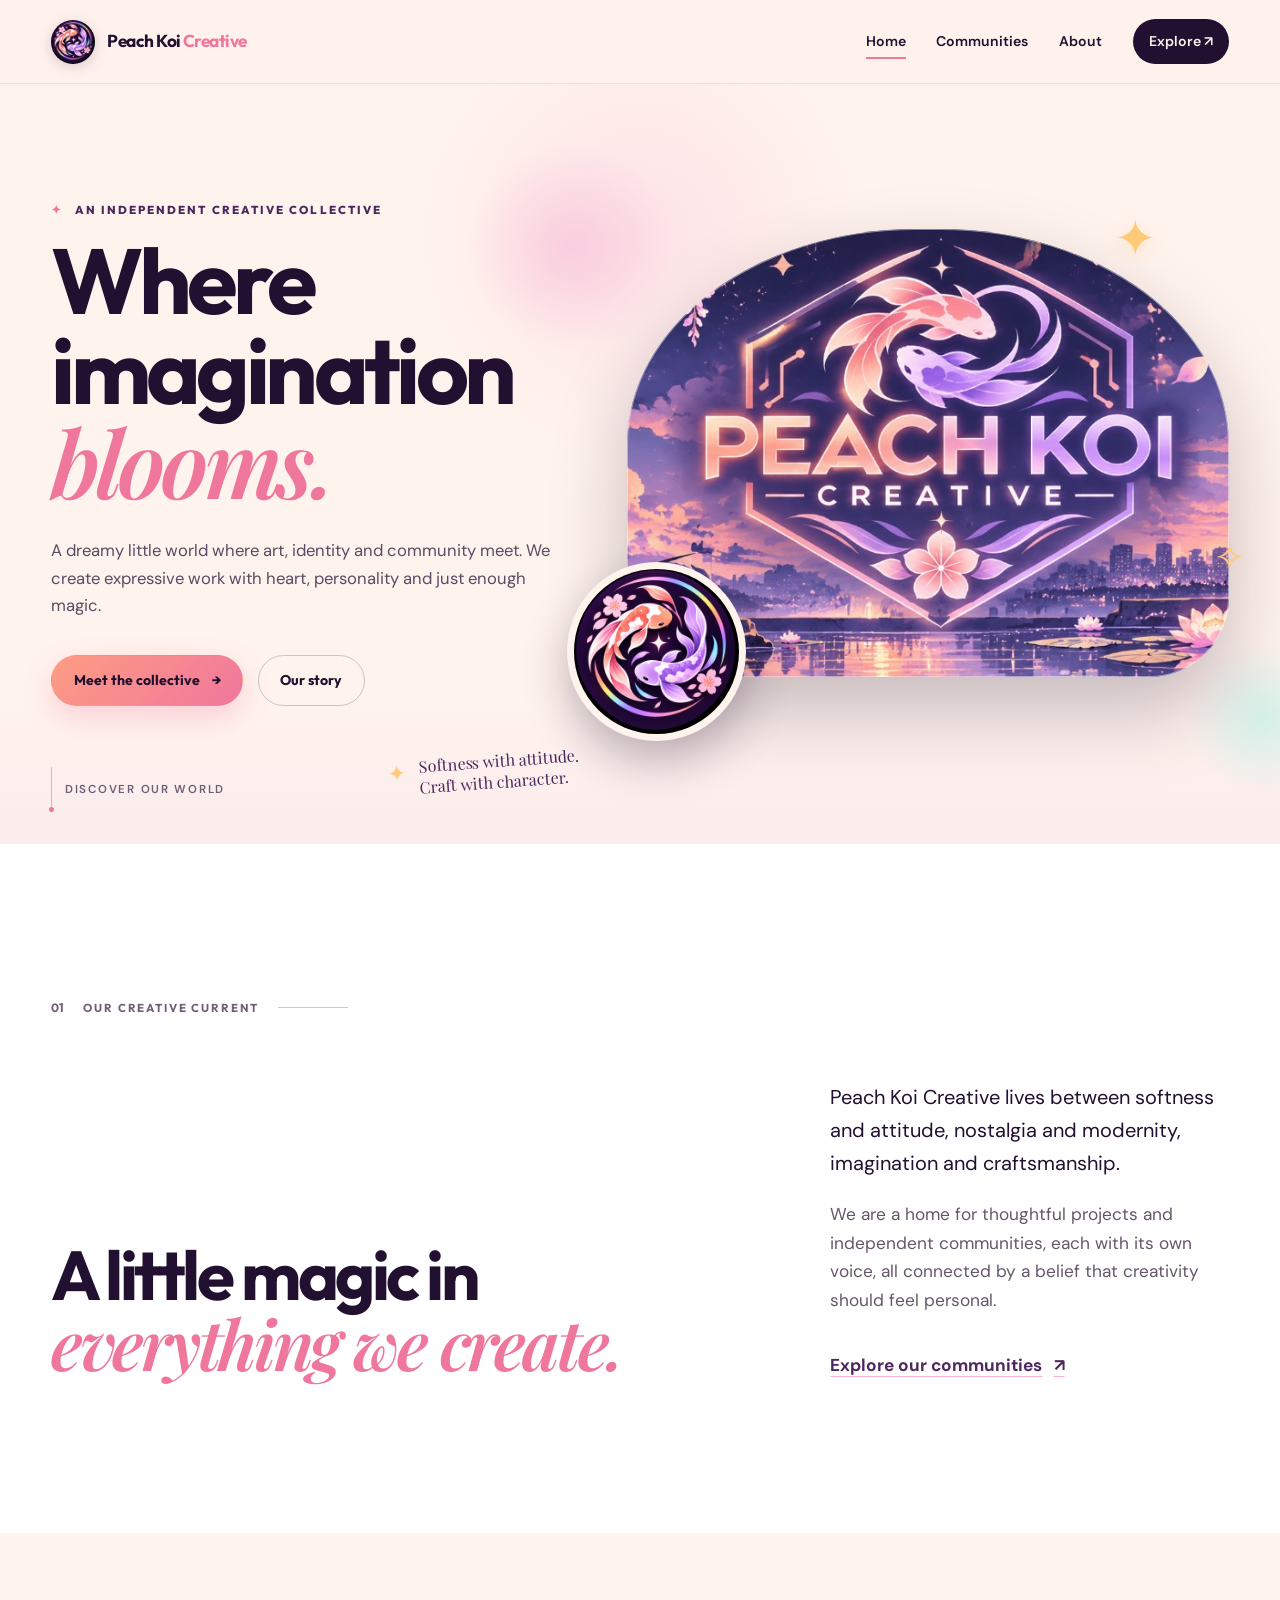
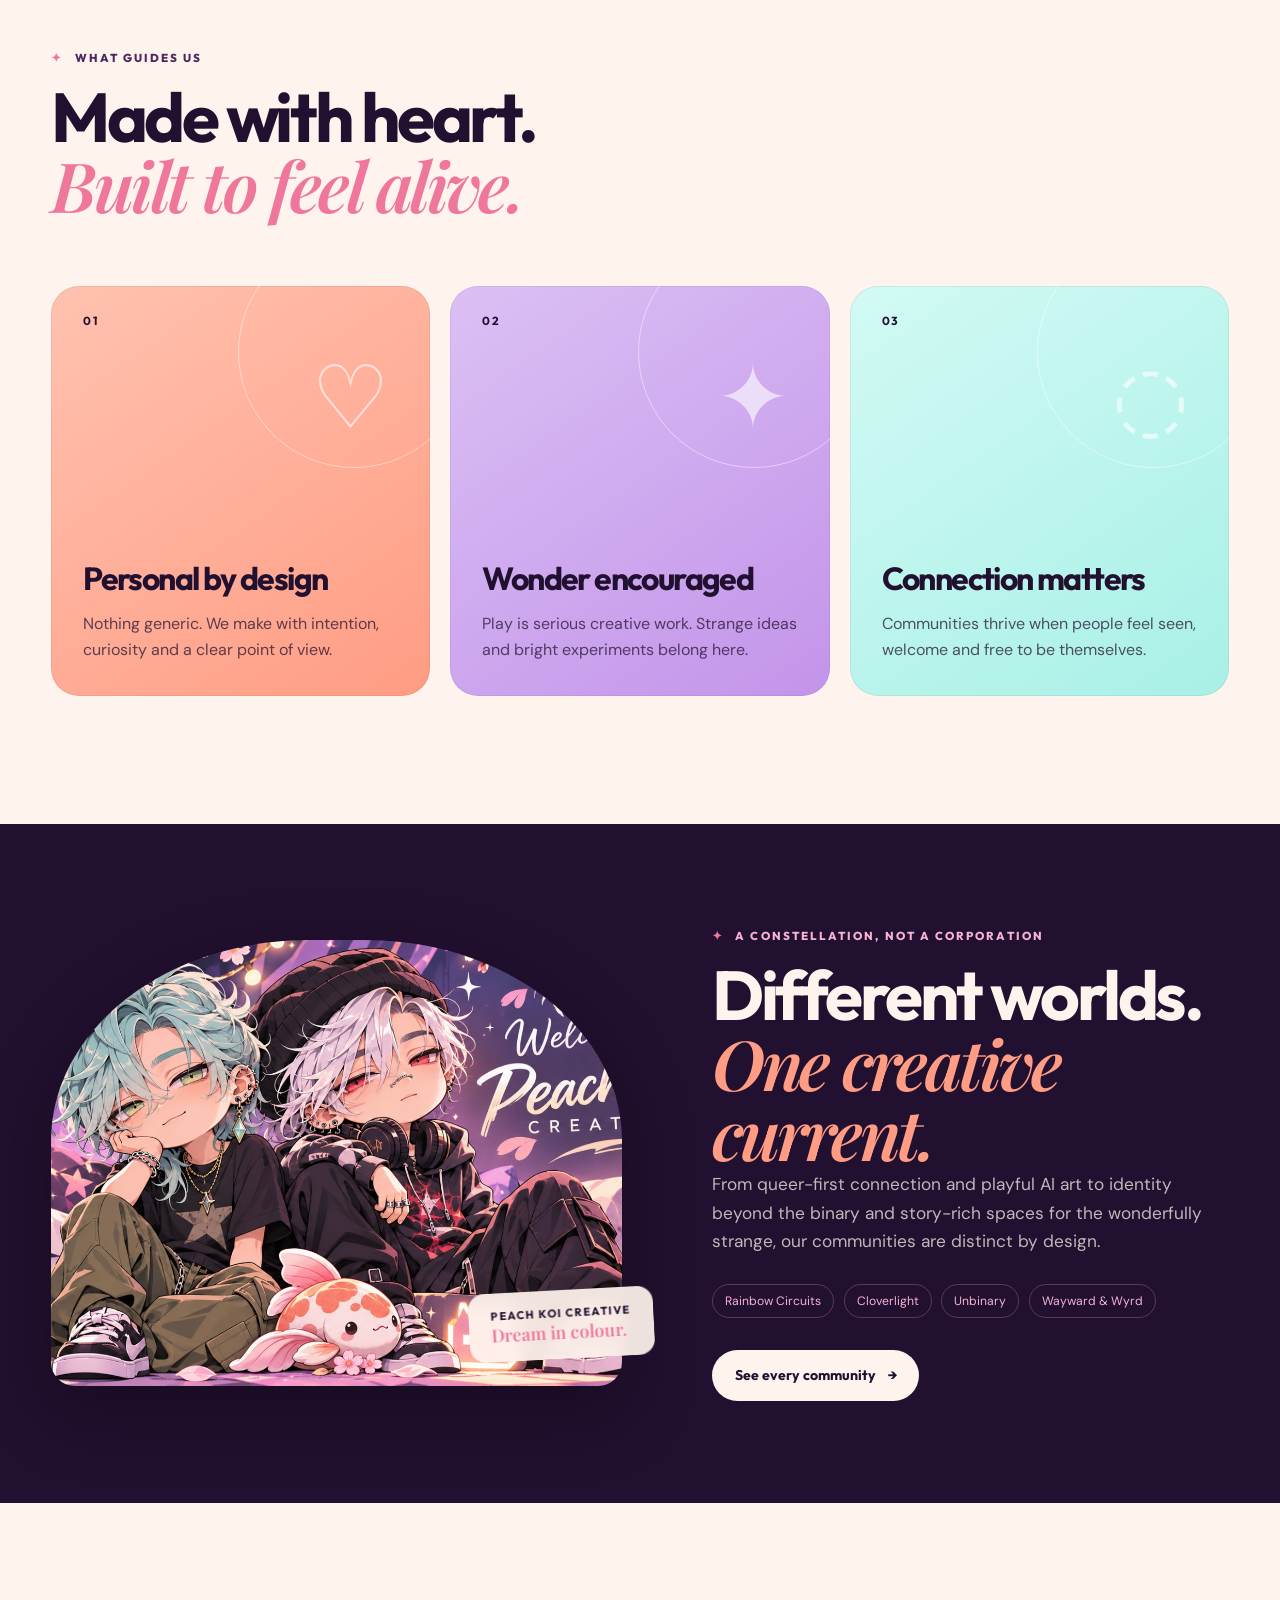
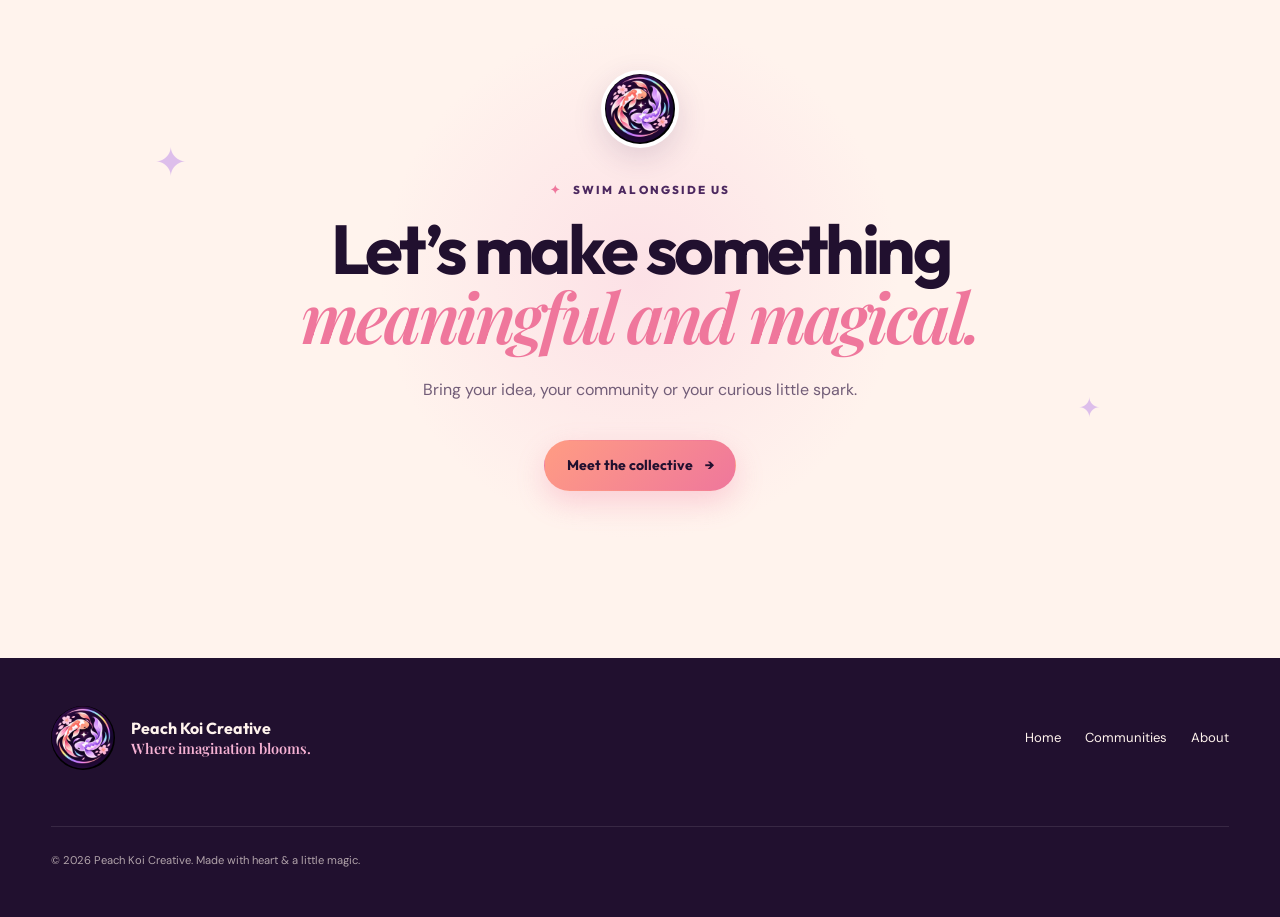
==== index.html @ 1ab33617 "Launch Peach Koi Creative collective site. 👾 Generated with [Letta Code](https://letta.com)  Co-Auth" ====
<!doctype html>
<html lang="en">
<head>
  <meta charset="utf-8">
  <meta name="viewport" content="width=device-width, initial-scale=1">
  <meta name="description" content="Peach Koi Creative is a dreamy creative collective where art, identity and community bloom together.">
  <meta name="theme-color" content="#21102f">
  <title>Peach Koi Creative | Where imagination blooms</title>
  <link rel="preconnect" href="https://fonts.googleapis.com">
  <link rel="preconnect" href="https://fonts.gstatic.com" crossorigin>
  <link href="https://fonts.googleapis.com/css2?family=DM+Sans:wght@400;500;600;700&family=Outfit:wght@500;600;700;800&family=Playfair+Display:ital,wght@1,600&display=swap" rel="stylesheet">
  <link rel="stylesheet" href="styles.css">
</head>
<body>
  <a class="skip-link" href="#main">Skip to content</a>
  <div class="site-shell">
    <header class="site-header" data-header>
      <a class="brand" href="index.html" aria-label="Peach Koi Creative home">
        <img src="assets/images/twin-koi-emblem.jpg" alt="" width="48" height="48">
        <span>Peach Koi <b>Creative</b></span>
      </a>
      <button class="menu-button" type="button" aria-expanded="false" aria-controls="site-nav" data-menu-button>
        <span class="sr-only">Open navigation</span><span></span><span></span>
      </button>
      <nav id="site-nav" class="site-nav" aria-label="Main navigation" data-nav>
        <a class="is-active" href="index.html">Home</a>
        <a href="communities.html">Communities</a>
        <a href="#about">About</a>
        <a class="nav-cta" href="communities.html">Explore <span aria-hidden="true">↗</span></a>
      </nav>
    </header>

    <main id="main">
      <section class="hero section-pad" aria-labelledby="hero-title">
        <div class="hero-bloom bloom-one" aria-hidden="true"></div>
        <div class="hero-bloom bloom-two" aria-hidden="true"></div>
        <div class="hero-copy reveal">
          <p class="eyebrow"><span>✦</span> An independent creative collective</p>
          <h1 id="hero-title">Where imagination <em>blooms.</em></h1>
          <p class="hero-lede">A dreamy little world where art, identity and community meet. We create expressive work with heart, personality and just enough magic.</p>
          <div class="button-row">
            <a class="button button-primary" href="communities.html">Meet the collective <span aria-hidden="true">→</span></a>
            <a class="button button-ghost" href="#about">Our story</a>
          </div>
          <div class="hero-note"><span class="sparkle">✦</span><span>Softness with attitude.<br>Craft with character.</span></div>
        </div>
        <div class="hero-art reveal reveal-delay" aria-label="Peach and lavender koi swimming beneath sakura and lanterns">
          <div class="art-frame">
            <img src="assets/images/peach-koi-banner.jpg" alt="A luminous twilight scene with twin koi, sakura blossoms, lanterns and the Peach Koi Creative logo">
          </div>
          <div class="floating-seal"><img src="assets/images/twin-koi-emblem.jpg" alt="Twin koi emblem"></div>
          <span class="float-star star-one" aria-hidden="true">✦</span>
          <span class="float-star star-two" aria-hidden="true">✧</span>
        </div>
        <a class="scroll-cue" href="#about" aria-label="Scroll to our story"><span></span>Discover our world</a>
      </section>

      <section id="about" class="manifesto section-pad">
        <div class="section-kicker reveal"><span>01</span><p>Our creative current</p></div>
        <div class="manifesto-grid">
          <h2 class="reveal">A little magic in<br><em>everything we create.</em></h2>
          <div class="manifesto-copy reveal">
            <p>Peach Koi Creative lives between softness and attitude, nostalgia and modernity, imagination and craftsmanship.</p>
            <p>We are a home for thoughtful projects and independent communities, each with its own voice, all connected by a belief that creativity should feel personal.</p>
            <a class="text-link" href="communities.html">Explore our communities <span aria-hidden="true">↗</span></a>
          </div>
        </div>
      </section>

      <section class="values section-pad" aria-labelledby="values-title">
        <div class="section-heading reveal">
          <p class="eyebrow"><span>✦</span> What guides us</p>
          <h2 id="values-title">Made with heart.<br><em>Built to feel alive.</em></h2>
        </div>
        <div class="values-grid">
          <article class="value-card value-peach reveal">
            <span class="value-number">01</span><span class="value-icon" aria-hidden="true">♡</span>
            <h3>Personal by design</h3>
            <p>Nothing generic. We make with intention, curiosity and a clear point of view.</p>
          </article>
          <article class="value-card value-violet reveal reveal-delay-sm">
            <span class="value-number">02</span><span class="value-icon" aria-hidden="true">✦</span>
            <h3>Wonder encouraged</h3>
            <p>Play is serious creative work. Strange ideas and bright experiments belong here.</p>
          </article>
          <article class="value-card value-mint reveal reveal-delay">
            <span class="value-number">03</span><span class="value-icon" aria-hidden="true">◌</span>
            <h3>Connection matters</h3>
            <p>Communities thrive when people feel seen, welcome and free to be themselves.</p>
          </article>
        </div>
      </section>

      <section class="collective-preview section-pad">
        <div class="preview-art reveal">
          <img src="assets/images/peach-koi-welcome.jpg" alt="Two expressive anime-style creatives relaxing together in a dreamy studio">
          <div class="image-caption"><span>Peach Koi Creative</span><em>Dream in colour.</em></div>
        </div>
        <div class="preview-copy reveal">
          <p class="eyebrow"><span>✦</span> A constellation, not a corporation</p>
          <h2>Different worlds.<br><em>One creative current.</em></h2>
          <p>From queer-first connection and playful AI art to identity beyond the binary and story-rich spaces for the wonderfully strange, our communities are distinct by design.</p>
          <div class="community-mini-list">
            <span>Rainbow Circuits</span><span>Cloverlight</span><span>Unbinary</span><span>Wayward &amp; Wyrd</span>
          </div>
          <a class="button button-light" href="communities.html">See every community <span aria-hidden="true">→</span></a>
        </div>
      </section>

      <section class="closing section-pad reveal">
        <div class="closing-mark"><img src="assets/images/twin-koi-emblem.jpg" alt=""></div>
        <p class="eyebrow"><span>✦</span> Swim alongside us</p>
        <h2>Let’s make something<br><em>meaningful and magical.</em></h2>
        <p>Bring your idea, your community or your curious little spark.</p>
        <a class="button button-primary" href="communities.html">Meet the collective <span aria-hidden="true">→</span></a>
      </section>
    </main>

    <footer class="site-footer section-pad">
      <div class="footer-brand"><img src="assets/images/twin-koi-emblem.jpg" alt="" width="64" height="64"><div><b>Peach Koi Creative</b><span>Where imagination blooms.</span></div></div>
      <div class="footer-links"><a href="index.html">Home</a><a href="communities.html">Communities</a><a href="#about">About</a></div>
      <p>© <span data-year></span> Peach Koi Creative. Made with heart &amp; a little magic.</p>
    </footer>
  </div>
  <script src="script.js"></script>
</body>
</html>
---- styles.css ----
:root {
  --plum: #21102f;
  --aubergine: #4c285f;
  --cream: #fff3ed;
  --peach: #ff9c83;
  --pink: #f6b2d4;
  --wisteria: #c394ea;
  --gold: #ffcb79;
  --mint: #a8f0e6;
  --rose: #ef779c;
  --ink-soft: #725d78;
  --display: "Outfit", sans-serif;
  --serif: "Playfair Display", serif;
  --body: "DM Sans", sans-serif;
  --max: 1320px;
  --pad: clamp(1.25rem, 4vw, 4rem);
}

* { box-sizing: border-box; }
html { scroll-behavior: smooth; }
body { margin: 0; background: var(--plum); color: var(--plum); font-family: var(--body); font-size: 16px; line-height: 1.65; }
img { display: block; max-width: 100%; }
a { color: inherit; }
button, a { -webkit-tap-highlight-color: transparent; }
::selection { background: var(--wisteria); color: var(--plum); }
.site-shell { width: min(100%, 1600px); margin: auto; background: var(--cream); overflow: hidden; }
.section-pad { padding-left: var(--pad); padding-right: var(--pad); }
.sr-only { position: absolute; width: 1px; height: 1px; padding: 0; overflow: hidden; clip: rect(0,0,0,0); white-space: nowrap; border: 0; }
.skip-link { position: fixed; top: 1rem; left: 1rem; z-index: 100; padding: .7rem 1rem; background: white; transform: translateY(-200%); }
.skip-link:focus { transform: none; }

.site-header { position: relative; z-index: 20; height: 84px; padding: 0 var(--pad); display: flex; align-items: center; justify-content: space-between; background: rgba(255,243,237,.94); border-bottom: 1px solid rgba(76,40,95,.1); }
.brand { display: inline-flex; align-items: center; gap: .75rem; text-decoration: none; font-family: var(--display); font-weight: 700; letter-spacing: -.03em; font-size: 1.08rem; }
.brand img { width: 44px; height: 44px; object-fit: cover; border-radius: 50%; box-shadow: 0 3px 14px rgba(76,40,95,.2); }
.brand b { color: var(--rose); }
.site-nav { display: flex; align-items: center; gap: clamp(1rem, 2.4vw, 2.3rem); }
.site-nav a { position: relative; font-size: .88rem; font-weight: 600; text-decoration: none; }
.site-nav a:not(.nav-cta)::after { content: ""; position: absolute; height: 2px; left: 0; right: 100%; bottom: -.35rem; background: var(--rose); transition: right .25s ease; }
.site-nav a:hover::after, .site-nav a.is-active::after { right: 0; }
.nav-cta { padding: .68rem 1rem; color: var(--cream); background: var(--plum); border-radius: 999px; }
.menu-button { display: none; background: transparent; border: 0; padding: .5rem; }
.menu-button > span:not(.sr-only) { display: block; width: 24px; height: 2px; margin: 5px; background: var(--plum); transition: .25s ease; }

.eyebrow { margin: 0 0 1rem; color: var(--aubergine); text-transform: uppercase; letter-spacing: .18em; font-family: var(--display); font-size: .72rem; font-weight: 800; }
.eyebrow span { color: var(--rose); margin-right: .45rem; }
h1, h2, h3, p { margin-top: 0; }
h1, h2, h3 { font-family: var(--display); line-height: .98; letter-spacing: -.05em; }
h1 em, h2 em { font-family: var(--serif); font-weight: 600; color: var(--rose); }

.hero { position: relative; min-height: calc(100vh - 84px); min-height: 760px; padding-top: clamp(5rem, 10vh, 8.5rem); padding-bottom: 7rem; display: grid; grid-template-columns: .92fr 1.08fr; gap: clamp(2rem, 5vw, 6rem); align-items: center; background: radial-gradient(circle at 50% 20%, rgba(246,178,212,.25), transparent 25%), var(--cream); }
.hero::before { content: ""; position: absolute; inset: auto 0 0; height: 140px; background: linear-gradient(to top, rgba(195,148,234,.08), transparent); }
.hero-copy { position: relative; z-index: 2; max-width: 650px; padding-left: max(0px, calc((100vw - var(--max)) / 2)); }
.hero h1 { max-width: 760px; margin-bottom: 1.7rem; font-size: clamp(4rem, 7.2vw, 7.4rem); }
.hero-lede { max-width: 550px; color: #5d4963; font-size: clamp(1rem, 1.3vw, 1.2rem); }
.button-row { display: flex; gap: .9rem; margin-top: 2.2rem; flex-wrap: wrap; }
.button { display: inline-flex; align-items: center; justify-content: center; gap: .75rem; min-height: 51px; padding: .75rem 1.35rem; border: 1px solid transparent; border-radius: 999px; font-family: var(--display); font-size: .88rem; font-weight: 700; text-decoration: none; transition: transform .2s ease, box-shadow .2s ease, background .2s ease; }
.button:hover { transform: translateY(-3px); }
.button-primary { background: linear-gradient(135deg, var(--peach), var(--rose)); color: var(--plum); box-shadow: 0 11px 28px rgba(239,119,156,.28); }
.button-ghost { border-color: rgba(76,40,95,.25); }
.button-ghost:hover { background: white; box-shadow: 0 10px 24px rgba(76,40,95,.1); }
.hero-note { position: absolute; right: -1rem; bottom: -5.5rem; display: flex; gap: .8rem; transform: rotate(-4deg); font-family: var(--serif); color: var(--aubergine); line-height: 1.3; }
.sparkle { color: var(--gold); font-size: 1.4rem; }
.hero-art { position: relative; width: min(100%, 740px); justify-self: end; }
.art-frame { position: relative; overflow: hidden; aspect-ratio: 1.34; border-radius: 48% 48% 5rem 5rem; box-shadow: 0 34px 75px rgba(33,16,47,.25); }
.art-frame::after { content: ""; position: absolute; inset: 0; border: 1px solid rgba(255,255,255,.45); border-radius: inherit; }
.art-frame img { width: 100%; height: 100%; object-fit: cover; transform: scale(1.04); }
.floating-seal { position: absolute; left: -3.8rem; bottom: -4rem; width: clamp(115px, 14vw, 185px); aspect-ratio: 1; padding: 7px; background: var(--cream); border-radius: 50%; box-shadow: 0 20px 45px rgba(33,16,47,.28); }
.floating-seal img { width: 100%; height: 100%; object-fit: cover; border-radius: 50%; }
.float-star { position: absolute; color: var(--gold); filter: drop-shadow(0 4px 8px rgba(255,203,121,.4)); }
.star-one { top: -2rem; right: 12%; font-size: 3.2rem; }
.star-two { right: -1rem; bottom: 20%; font-size: 2.3rem; }
.hero-bloom { position: absolute; border-radius: 50%; filter: blur(2px); opacity: .5; }
.bloom-one { width: 220px; height: 220px; top: 7%; left: 36%; background: radial-gradient(circle, var(--pink), transparent 66%); }
.bloom-two { width: 160px; height: 160px; right: -4rem; bottom: 6%; background: radial-gradient(circle, var(--mint), transparent 66%); }
.scroll-cue { position: absolute; z-index: 3; left: var(--pad); bottom: 2rem; display: flex; gap: .8rem; align-items: center; color: var(--ink-soft); font-size: .72rem; font-weight: 600; text-decoration: none; text-transform: uppercase; letter-spacing: .15em; }
.scroll-cue span { position: relative; width: 1px; height: 45px; background: rgba(76,40,95,.25); }
.scroll-cue span::after { content: ""; position: absolute; bottom: 0; left: -2px; width: 5px; height: 5px; background: var(--rose); border-radius: 50%; animation: drift 2s ease-in-out infinite; }
@keyframes drift { 50% { transform: translateY(-35px); } }

.manifesto { padding-top: clamp(6rem, 12vw, 11rem); padding-bottom: clamp(6rem, 12vw, 11rem); background: white; }
.section-kicker { display: flex; align-items: center; gap: 1.2rem; margin-bottom: 4rem; color: var(--ink-soft); }
.section-kicker span { font-family: var(--display); font-size: .75rem; font-weight: 700; }
.section-kicker p { margin: 0; font-family: var(--display); text-transform: uppercase; letter-spacing: .16em; font-size: .72rem; font-weight: 700; }
.section-kicker::after { content: ""; width: 70px; height: 1px; background: var(--pink); }
.manifesto-grid { display: grid; grid-template-columns: 1.25fr .75fr; gap: clamp(3rem, 9vw, 9rem); align-items: end; }
.manifesto h2, .values h2, .preview-copy h2, .closing h2, .collective-note h2 { margin: 0; font-size: clamp(3rem, 5.4vw, 6.2rem); }
.manifesto-copy { max-width: 560px; color: #66566a; font-size: 1.08rem; }
.manifesto-copy p:first-child { color: var(--plum); font-size: 1.25rem; }
.text-link { display: inline-flex; gap: .7rem; align-items: center; margin-top: 1.2rem; color: var(--aubergine); font-weight: 700; text-underline-offset: 5px; text-decoration-color: var(--pink); }

.values { padding-top: clamp(5rem, 9vw, 8rem); padding-bottom: clamp(6rem, 10vw, 10rem); background: var(--cream); }
.section-heading { max-width: 900px; margin-bottom: 4rem; }
.values-grid { display: grid; grid-template-columns: repeat(3, 1fr); gap: 1.25rem; }
.value-card { position: relative; min-height: 410px; padding: 2rem; overflow: hidden; border-radius: 1.75rem; display: flex; flex-direction: column; justify-content: flex-end; box-shadow: inset 0 0 0 1px rgba(76,40,95,.08); }
.value-card::before { content: ""; position: absolute; width: 230px; height: 230px; border: 1px solid rgba(255,255,255,.45); border-radius: 50%; top: -50px; right: -40px; }
.value-number { position: absolute; top: 1.7rem; left: 2rem; font: 700 .73rem var(--display); letter-spacing: .15em; }
.value-icon { position: absolute; top: 2.5rem; right: 2.5rem; font-size: 5.5rem; color: rgba(255,255,255,.6); }
.value-card h3 { position: relative; margin-bottom: 1rem; font-size: 2rem; }
.value-card p { position: relative; max-width: 320px; margin-bottom: 0; color: rgba(33,16,47,.72); }
.value-peach { background: linear-gradient(145deg, #ffc2b0, var(--peach)); }
.value-violet { background: linear-gradient(145deg, #dbc0f4, var(--wisteria)); }
.value-mint { background: linear-gradient(145deg, #d2faf4, var(--mint)); }

.collective-preview { padding-top: clamp(4rem, 8vw, 8rem); padding-bottom: clamp(4rem, 8vw, 8rem); display: grid; grid-template-columns: 1.05fr .95fr; gap: clamp(2rem, 7vw, 7rem); align-items: center; color: var(--cream); background: var(--plum); }
.preview-art { position: relative; }
.preview-art > img { width: 100%; aspect-ratio: 1.28; object-fit: cover; border-radius: 45% 45% 1.5rem 1.5rem; box-shadow: 0 24px 70px rgba(0,0,0,.3); }
.image-caption { position: absolute; right: -2rem; bottom: 1.7rem; padding: 1rem 1.4rem; background: rgba(255,243,237,.92); color: var(--plum); backdrop-filter: blur(8px); border-radius: 1rem; transform: rotate(-3deg); }
.image-caption span, .image-caption em { display: block; }
.image-caption span { font: 700 .7rem var(--display); text-transform: uppercase; letter-spacing: .13em; }
.image-caption em { font: 600 1.1rem var(--serif); color: var(--rose); }
.preview-copy { max-width: 580px; }
.preview-copy .eyebrow { color: var(--pink); }
.preview-copy h2 em { color: var(--peach); }
.preview-copy > p:not(.eyebrow) { max-width: 510px; color: rgba(255,243,237,.73); font-size: 1.08rem; }
.community-mini-list { display: flex; flex-wrap: wrap; gap: .6rem; margin: 1.8rem 0 2rem; }
.community-mini-list span { padding: .35rem .75rem; border: 1px solid rgba(246,178,212,.25); border-radius: 999px; color: var(--pink); font-size: .76rem; }
.button-light { background: var(--cream); color: var(--plum); }

.closing { position: relative; padding-top: clamp(7rem, 13vw, 12rem); padding-bottom: clamp(7rem, 13vw, 12rem); text-align: center; background: radial-gradient(circle at 50% 50%, rgba(246,178,212,.28), transparent 35%), var(--cream); }
.closing::before, .closing::after { content: "✦"; position: absolute; color: var(--wisteria); opacity: .55; }
.closing::before { left: 12%; top: 30%; font-size: 2.5rem; }
.closing::after { right: 14%; bottom: 30%; font-size: 1.7rem; }
.closing-mark { width: 78px; height: 78px; margin: 0 auto 2rem; padding: 4px; background: white; border-radius: 50%; box-shadow: 0 10px 30px rgba(76,40,95,.15); }
.closing-mark img { width: 100%; height: 100%; border-radius: 50%; }
.closing h2 { max-width: 960px; margin: 0 auto 1.5rem; }
.closing > p:not(.eyebrow) { color: var(--ink-soft); }
.closing .button { margin-top: 1.3rem; }

.site-footer { padding-top: 3rem; padding-bottom: 3rem; display: grid; grid-template-columns: 1fr auto; gap: 2rem; align-items: center; color: rgba(255,243,237,.65); background: var(--plum); }
.footer-brand { display: flex; align-items: center; gap: 1rem; color: var(--cream); }
.footer-brand img { border-radius: 50%; }
.footer-brand b, .footer-brand span { display: block; }
.footer-brand b { font: 700 1rem var(--display); }
.footer-brand span { color: var(--pink); font: 600 .9rem var(--serif); }
.footer-links { display: flex; gap: 1.5rem; }
.footer-links a { color: var(--cream); font-size: .82rem; text-decoration: none; }
.site-footer > p { grid-column: 1 / -1; margin: 1.5rem 0 0; padding-top: 1.5rem; border-top: 1px solid rgba(255,255,255,.1); font-size: .7rem; }

/* Communities */
.communities-hero { position: relative; min-height: 580px; padding-top: clamp(7rem, 13vw, 11rem); padding-bottom: 6rem; display: grid; grid-template-columns: 1.25fr .75fr; gap: 4rem; align-items: end; overflow: hidden; background: linear-gradient(145deg, var(--plum), #321440); color: var(--cream); }
.communities-hero::after { content: ""; position: absolute; width: 340px; height: 340px; border: 1px solid rgba(246,178,212,.13); border-radius: 50%; right: 7%; top: 8%; box-shadow: 0 0 0 50px rgba(195,148,234,.035), 0 0 0 100px rgba(246,178,212,.025); }
.communities-title, .communities-intro { position: relative; z-index: 2; }
.communities-title .eyebrow { color: var(--pink); }
.communities-title h1 { margin: 0; font-size: clamp(4rem, 7.3vw, 7.6rem); }
.communities-title h1 em { color: var(--peach); }
.communities-intro { max-width: 480px; color: rgba(255,243,237,.72); font-size: 1.12rem; }
.hand-note { display: block; margin-top: 2rem; color: var(--pink); font: 600 1.1rem var(--serif); transform: rotate(-3deg); transform-origin: left; }
.community-orbit { position: absolute; border-radius: 50%; filter: blur(2px); }
.orbit-one { width: 300px; height: 300px; background: radial-gradient(circle, rgba(239,119,156,.18), transparent 68%); left: -6%; bottom: -20%; }
.orbit-two { width: 240px; height: 240px; background: radial-gradient(circle, rgba(168,240,230,.1), transparent 68%); right: 22%; top: 10%; }
.community-showcase { padding-top: 1px; padding-bottom: clamp(6rem, 11vw, 10rem); background: #fffaf7; }
.community-feature { display: grid; grid-template-columns: 90px minmax(300px, .92fr) minmax(320px, 1.08fr); gap: clamp(2rem, 5vw, 6rem); align-items: center; min-height: 630px; padding: clamp(5rem, 9vw, 9rem) 0; border-bottom: 1px solid rgba(76,40,95,.12); }
.community-index { height: 75%; display: flex; flex-direction: column; align-items: center; color: var(--ink-soft); }
.community-index span { font: 700 .7rem var(--display); letter-spacing: .16em; }
.community-index i { display: block; flex: 1; width: 1px; min-height: 90px; margin: 1rem 0; background: rgba(76,40,95,.18); }
.community-index small { writing-mode: vertical-rl; transform: rotate(180deg); text-transform: uppercase; letter-spacing: .22em; font: 700 .6rem var(--display); }
.community-visual { position: relative; aspect-ratio: .88; overflow: hidden; display: grid; place-items: center; border-radius: 46% 46% 2rem 2rem; box-shadow: 0 25px 60px rgba(33,16,47,.16); }
.community-visual::before { content: ""; position: absolute; inset: 1.1rem; border: 1px solid rgba(255,255,255,.25); border-radius: inherit; }
.community-visual::after { content: "✦  ·  ✧  ·  ✦"; position: absolute; left: 50%; bottom: 1.6rem; transform: translateX(-50%); white-space: nowrap; color: rgba(255,255,255,.55); letter-spacing: .6rem; font-size: .7rem; }
.visual-rainbow { background: linear-gradient(145deg, #443175, #1f1542); }
.visual-clover { background: linear-gradient(145deg, #aee5ba, #376c59); }
.visual-unbinary { background: linear-gradient(145deg, #f0bdde, #8256a0 62%, #3c2458); }
.visual-wayward { background: linear-gradient(145deg, #d08a62, #563046 58%, #1f172c); }
.visual-glow { position: absolute; width: 70%; height: 70%; border-radius: 50%; filter: blur(35px); opacity: .45; background: var(--pink); }
.visual-clover .visual-glow { background: var(--mint); }
.visual-unbinary .visual-glow { background: var(--wisteria); }
.visual-wayward .visual-glow { background: var(--gold); }
.visual-word { position: absolute; z-index: 1; bottom: 12%; right: 8%; color: rgba(255,255,255,.07); font: 800 clamp(5rem, 10vw, 9rem)/1 var(--display); letter-spacing: -.08em; }
.visual-symbol, .clover-mark, .unbinary-mark, .wayward-mark { position: relative; z-index: 2; width: 55%; aspect-ratio: 1; }
.visual-symbol { border: 2px solid rgba(255,255,255,.55); border-radius: 50%; box-shadow: 0 0 40px rgba(195,148,234,.4), inset 0 0 40px rgba(195,148,234,.2); }
.visual-symbol span { position: absolute; top: 24%; font-size: 7rem; color: var(--mint); line-height: 1; }
.visual-symbol span:first-child { left: 10%; transform: rotate(-35deg); }.visual-symbol span:nth-child(2) { right: 10%; transform: rotate(145deg); color: var(--pink); }
.visual-symbol b, .clover-mark b, .unbinary-mark b, .wayward-mark b { position: absolute; left: 50%; top: 50%; transform: translate(-50%,-50%); color: var(--gold); font-size: 2rem; }
.clover-mark { transform: rotate(45deg); }
.clover-mark i { position: absolute; width: 46%; height: 46%; background: rgba(255,255,255,.75); border-radius: 50% 50% 12% 50%; box-shadow: 0 0 24px rgba(255,255,255,.2); }
.clover-mark i:nth-child(1){left:2%;top:2%}.clover-mark i:nth-child(2){right:2%;top:2%;transform:rotate(90deg)}.clover-mark i:nth-child(3){right:2%;bottom:2%;transform:rotate(180deg)}.clover-mark i:nth-child(4){left:2%;bottom:2%;transform:rotate(270deg)}
.clover-mark b { transform: translate(-50%,-50%) rotate(-45deg); color: #376c59; }
.unbinary-mark { border: 2px solid rgba(255,255,255,.6); transform: rotate(45deg); border-radius: 30% 10% 30% 10%; }
.unbinary-mark span { position: absolute; inset: 19%; border: 1px solid rgba(255,255,255,.4); border-radius: inherit; }
.unbinary-mark span:nth-child(2) { inset: 38%; background: var(--cream); border: 0; }
.unbinary-mark b { transform: translate(-50%,-50%) rotate(-45deg); color: var(--rose); }
.wayward-mark span { position: absolute; inset: 0; display: grid; place-items: center; color: var(--gold); font-size: 10rem; filter: drop-shadow(0 0 25px rgba(255,203,121,.25)); }
.wayward-mark i { position: absolute; left: 50%; top: 50%; width: 75%; height: 2px; background: rgba(255,255,255,.5); transform: translate(-50%,-50%) rotate(-40deg); }
.wayward-mark b { top: 20%; left: 75%; }
.community-content { max-width: 560px; }
.community-type { margin-bottom: 1rem; color: var(--rose); text-transform: uppercase; letter-spacing: .17em; font: 800 .7rem var(--display); }
.community-content h2 { margin-bottom: 1.5rem; font-size: clamp(3.5rem, 6vw, 6.5rem); }
.community-content > p:not(.community-type) { color: #6a586e; font-size: 1.08rem; }
.community-tags { display: flex; flex-wrap: wrap; gap: .5rem; list-style: none; padding: 0; margin: 1.7rem 0 2.2rem; }
.community-tags li { padding: .34rem .7rem; border: 1px solid rgba(76,40,95,.15); border-radius: 999px; color: var(--aubergine); font-size: .72rem; font-weight: 600; }
.community-link { display: inline-flex; gap: .8rem; align-items: center; font-family: var(--display); font-weight: 700; text-decoration-thickness: 1px; text-underline-offset: 5px; text-decoration-color: var(--pink); }
.community-link-muted { color: var(--ink-soft); text-decoration: none; font-family: var(--serif); }
.collective-note { padding-top: clamp(6rem, 10vw, 10rem); padding-bottom: clamp(6rem, 10vw, 10rem); display: grid; grid-template-columns: minmax(220px, .55fr) 1.45fr; gap: clamp(3rem, 8vw, 8rem); align-items: center; background: var(--pink); }
.collective-note img { width: 100%; aspect-ratio: 1; object-fit: cover; border-radius: 50%; box-shadow: 0 25px 60px rgba(76,40,95,.2); }
.collective-note > div { max-width: 800px; }
.collective-note h2 em { color: var(--aubergine); }
.collective-note > div > p:last-child { max-width: 630px; margin-top: 2rem; color: rgba(33,16,47,.7); font-size: 1.08rem; }

.reveal { opacity: 0; transform: translateY(26px); transition: opacity .7s ease, transform .7s cubic-bezier(.2,.7,.2,1); }
.reveal-delay-sm { transition-delay: .1s; }.reveal-delay { transition-delay: .2s; }
.reveal.is-visible { opacity: 1; transform: none; }
@media (prefers-reduced-motion: reduce) { html { scroll-behavior: auto; } .reveal { opacity: 1; transform: none; transition: none; } .scroll-cue span::after { animation: none; } }

@media (max-width: 960px) {
  .site-header { height: 74px; }
  .menu-button { display: block; position: relative; z-index: 3; }
  .site-nav { position: absolute; inset: 74px 0 auto; padding: 1.5rem var(--pad) 2rem; display: none; flex-direction: column; align-items: stretch; gap: 1.2rem; background: var(--cream); box-shadow: 0 18px 35px rgba(33,16,47,.12); }
  .site-nav.is-open { display: flex; }
  .site-nav .nav-cta { text-align: center; }
  .menu-button[aria-expanded="true"] span:nth-child(2) { transform: translateY(3.5px) rotate(45deg); }
  .menu-button[aria-expanded="true"] span:nth-child(3) { transform: translateY(-3.5px) rotate(-45deg); }
  .hero { min-height: auto; grid-template-columns: 1fr; padding-top: 5rem; padding-bottom: 8rem; }
  .hero-copy { padding-left: 0; }
  .hero-art { width: 88%; margin-top: 2rem; }
  .hero-note { position: static; margin-top: 2.5rem; }
  .floating-seal { left: -1.5rem; bottom: -2.5rem; }
  .scroll-cue { display: none; }
  .manifesto-grid, .collective-preview, .communities-hero { grid-template-columns: 1fr; }
  .manifesto-copy { margin-left: auto; }
  .values-grid { grid-template-columns: 1fr 1fr; }
  .value-card:last-child { grid-column: 1 / -1; min-height: 320px; }
  .collective-preview { padding-top: 7rem; }
  .preview-art { width: 90%; }
  .preview-copy { padding-top: 2rem; }
  .communities-hero { min-height: 640px; gap: 2rem; }
  .communities-intro { margin-left: auto; }
  .community-feature { grid-template-columns: 55px 1fr; gap: 2rem; }
  .community-visual { grid-column: 2; max-width: 560px; }
  .community-content { grid-column: 2; }
  .community-index { grid-row: 1 / 3; }
}

@media (max-width: 640px) {
  :root { --pad: 1.15rem; }
  .brand span { font-size: .96rem; }
  .brand img { width: 39px; height: 39px; }
  .hero { padding-top: 4.2rem; }
  .hero h1 { font-size: clamp(3.4rem, 18vw, 5.1rem); }
  .hero-art { width: 100%; }
  .art-frame { border-radius: 44% 44% 2.5rem 2.5rem; aspect-ratio: 1.04; }
  .floating-seal { width: 110px; }
  .manifesto-grid { gap: 2.5rem; }
  .manifesto h2, .values h2, .preview-copy h2, .closing h2, .collective-note h2 { font-size: clamp(2.8rem, 14vw, 4.2rem); }
  .values-grid { grid-template-columns: 1fr; }
  .value-card, .value-card:last-child { grid-column: auto; min-height: 340px; }
  .preview-art { width: 100%; }
  .image-caption { right: .5rem; bottom: -1.5rem; }
  .site-footer { grid-template-columns: 1fr; }
  .footer-links { flex-wrap: wrap; }
  .communities-hero { min-height: 580px; padding-top: 6rem; }
  .communities-title h1 { font-size: clamp(3.5rem, 17vw, 5.3rem); }
  .community-feature { grid-template-columns: 1fr; padding: 5rem 0; }
  .community-index { height: auto; grid-row: auto; flex-direction: row; justify-content: flex-start; }
  .community-index i { flex: 0 0 50px; min-height: 1px; height: 1px; margin: 0 .8rem; }
  .community-index small { writing-mode: horizontal-tb; transform: none; }
  .community-visual, .community-content { grid-column: 1; }
  .community-content h2 { font-size: clamp(3.4rem, 17vw, 5rem); }
  .collective-note { grid-template-columns: 1fr; }
  .collective-note img { width: 65%; max-width: 300px; margin: auto; }
}
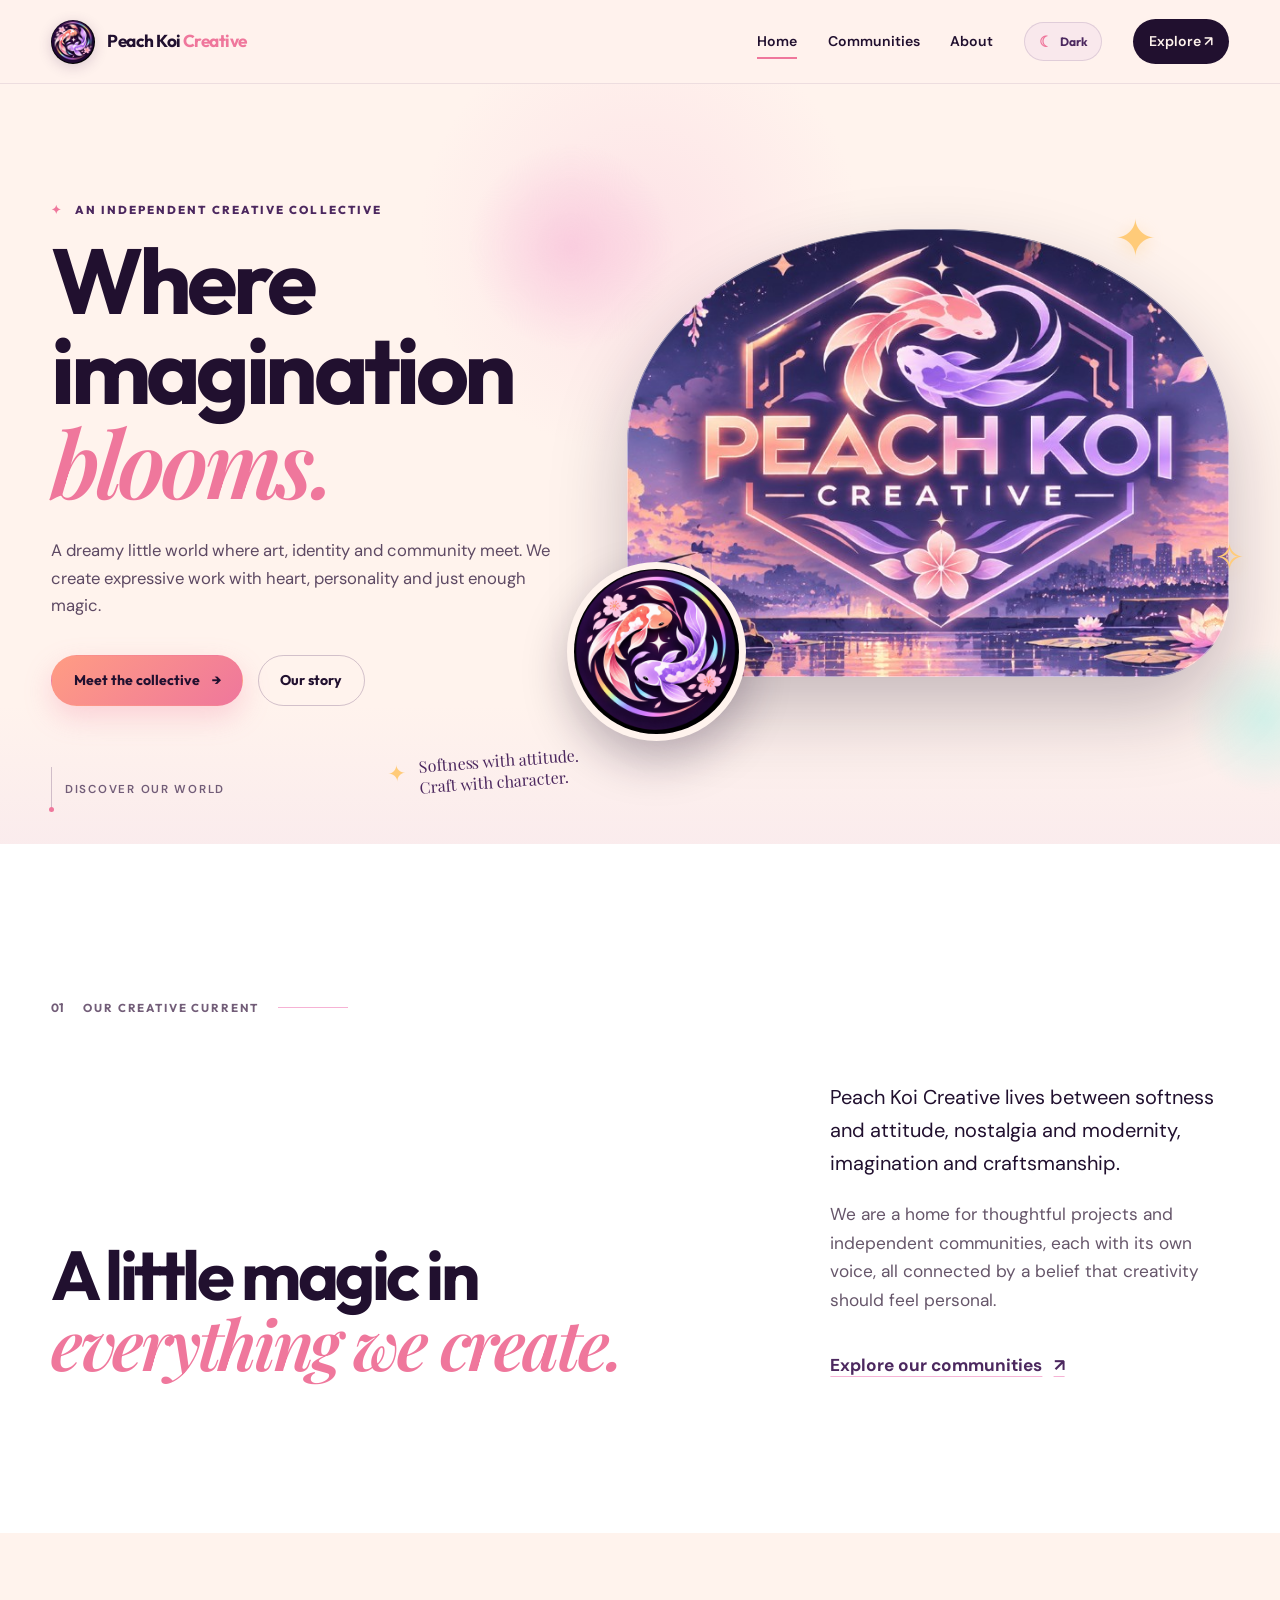
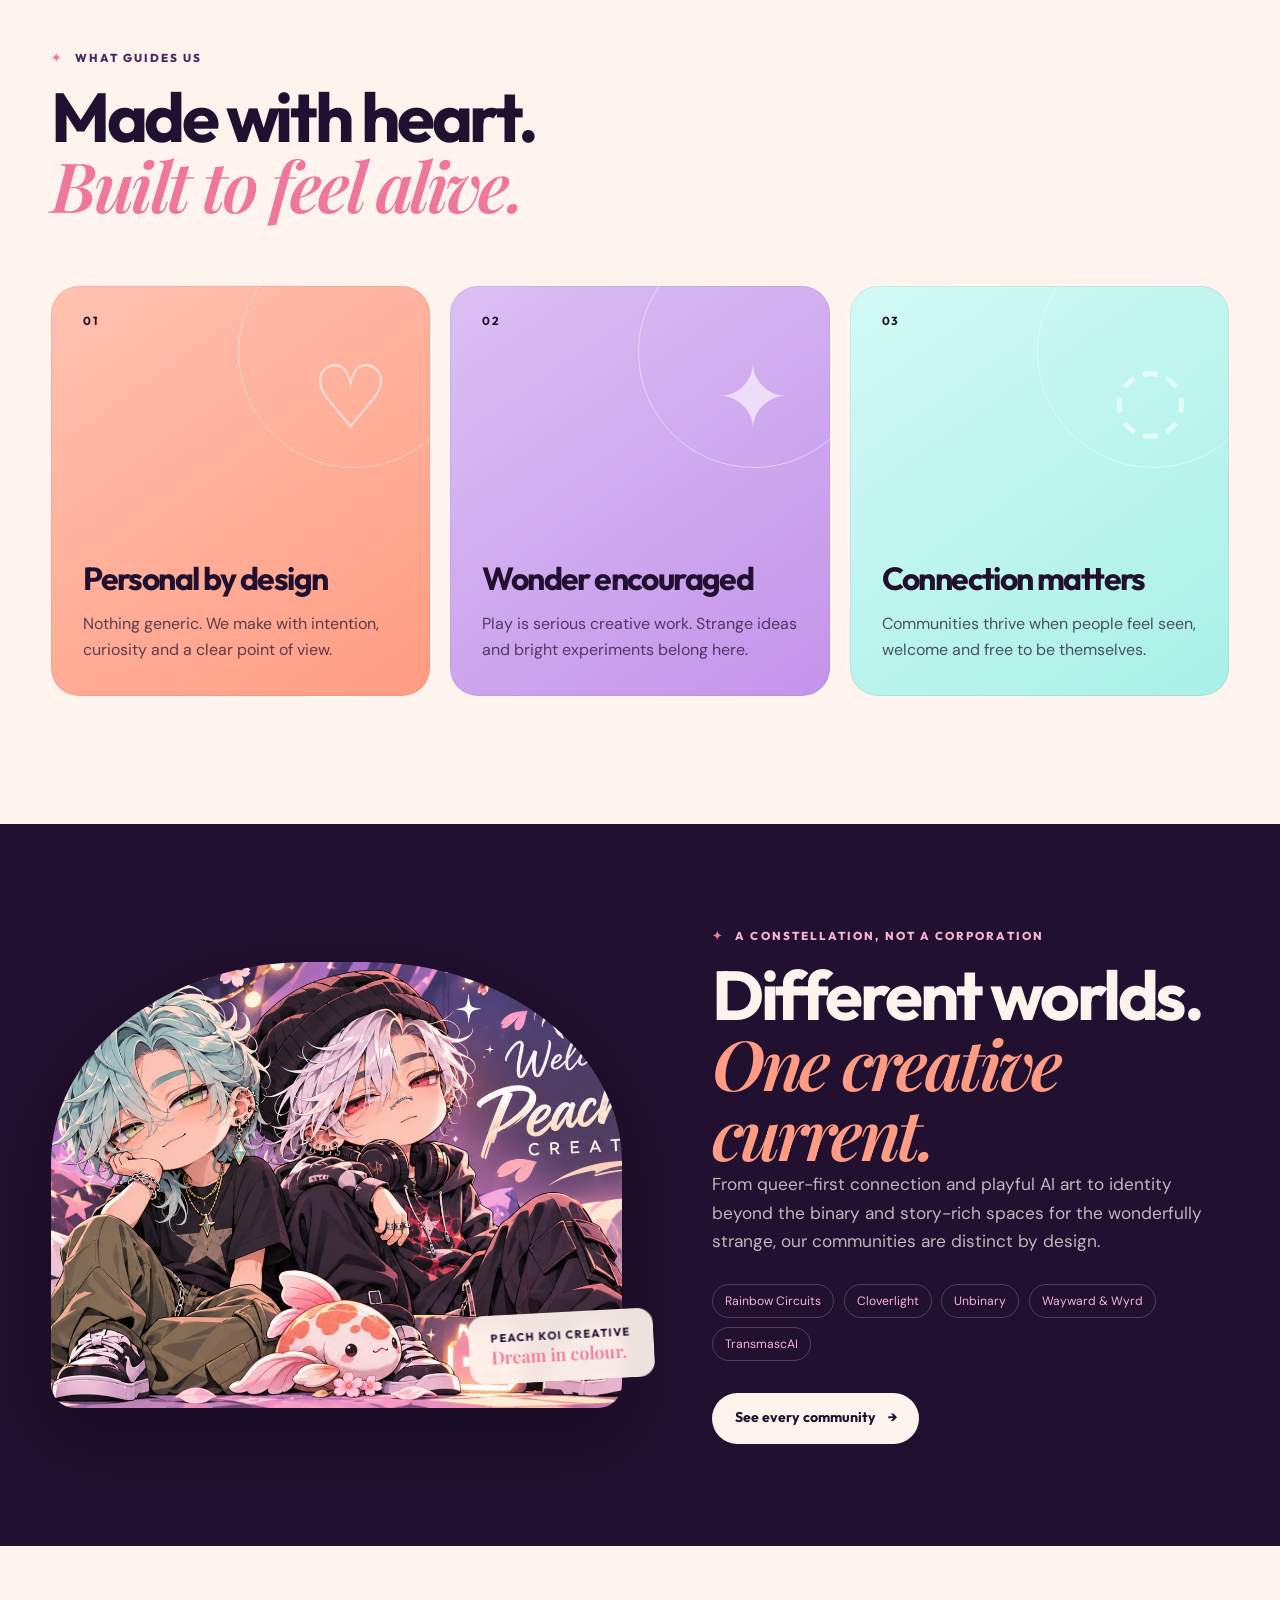
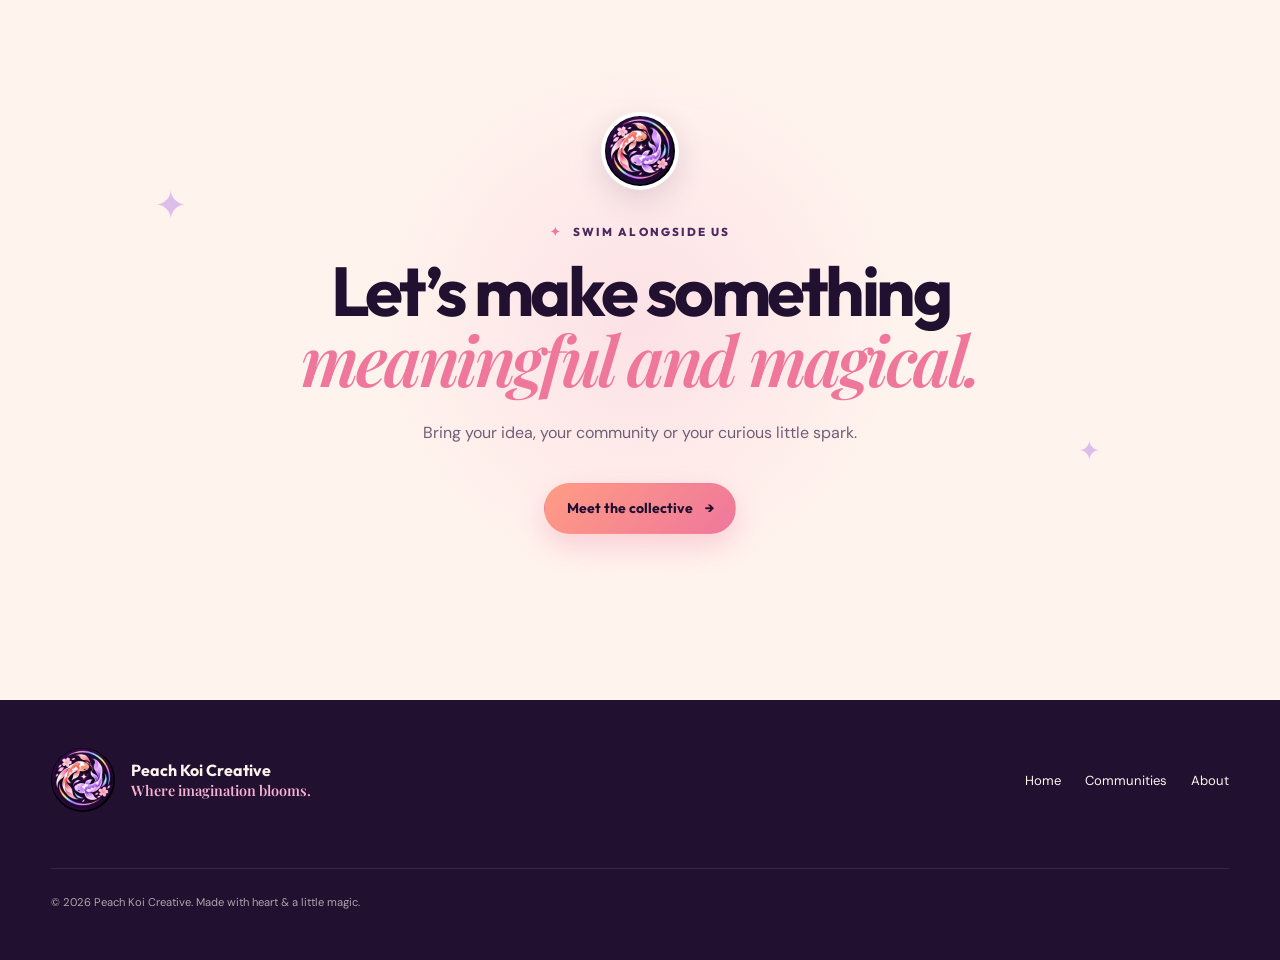
==== commit 03bfebb3: "Add a persistent Peach Koi dark mode. 👾 Generated with [Letta Code](https://letta.com)  Co-Authored-" ====
--- a/index.html
+++ b/index.html
@@ -5,7 +5,9 @@
   <meta name="viewport" content="width=device-width, initial-scale=1">
   <meta name="description" content="Peach Koi Creative is a dreamy creative collective where art, identity and community bloom together.">
   <meta name="theme-color" content="#21102f">
+  <script>try{document.documentElement.dataset.theme=localStorage.getItem('pk-theme')||(matchMedia('(prefers-color-scheme: dark)').matches?'dark':'light')}catch(e){document.documentElement.dataset.theme='light'}</script>
   <title>Peach Koi Creative | Where imagination blooms</title>
+  <link rel="icon" href="assets/images/twin-koi-emblem.jpg" type="image/jpeg">
   <link rel="preconnect" href="https://fonts.googleapis.com">
   <link rel="preconnect" href="https://fonts.gstatic.com" crossorigin>
   <link href="https://fonts.googleapis.com/css2?family=DM+Sans:wght@400;500;600;700&family=Outfit:wght@500;600;700;800&family=Playfair+Display:ital,wght@1,600&display=swap" rel="stylesheet">
@@ -26,6 +28,7 @@
         <a class="is-active" href="index.html">Home</a>
         <a href="communities.html">Communities</a>
         <a href="#about">About</a>
+        <button class="theme-toggle" type="button" data-theme-toggle aria-label="Switch to dark mode"><span data-theme-icon aria-hidden="true">☾</span><span data-theme-label>Dark</span></button>
         <a class="nav-cta" href="communities.html">Explore <span aria-hidden="true">↗</span></a>
       </nav>
     </header>
@@ -101,7 +104,7 @@
           <h2>Different worlds.<br><em>One creative current.</em></h2>
           <p>From queer-first connection and playful AI art to identity beyond the binary and story-rich spaces for the wonderfully strange, our communities are distinct by design.</p>
           <div class="community-mini-list">
-            <span>Rainbow Circuits</span><span>Cloverlight</span><span>Unbinary</span><span>Wayward &amp; Wyrd</span>
+            <span>Rainbow Circuits</span><span>Cloverlight</span><span>Unbinary</span><span>Wayward &amp; Wyrd</span><span>TransmascAI</span>
           </div>
           <a class="button button-light" href="communities.html">See every community <span aria-hidden="true">→</span></a>
         </div>
--- a/styles.css
+++ b/styles.css
@@ -38,6 +38,10 @@
 .site-nav a:not(.nav-cta)::after { content: ""; position: absolute; height: 2px; left: 0; right: 100%; bottom: -.35rem; background: var(--rose); transition: right .25s ease; }
 .site-nav a:hover::after, .site-nav a.is-active::after { right: 0; }
 .nav-cta { padding: .68rem 1rem; color: var(--cream); background: var(--plum); border-radius: 999px; }
+.theme-toggle { min-width: 78px; min-height: 39px; padding: .5rem .75rem; display: inline-flex; align-items: center; justify-content: center; gap: .42rem; color: var(--aubergine); background: rgba(195,148,234,.1); border: 1px solid rgba(76,40,95,.14); border-radius: 999px; font: 700 .75rem var(--display); cursor: pointer; transition: color .2s ease, background .2s ease, border-color .2s ease, transform .2s ease; }
+.theme-toggle:hover { transform: translateY(-2px); background: rgba(195,148,234,.18); border-color: rgba(76,40,95,.28); }
+.theme-toggle:focus-visible { outline: 3px solid var(--rose); outline-offset: 3px; }
+.theme-toggle [data-theme-icon] { width: 1rem; color: var(--rose); font-size: .95rem; line-height: 1; }
 .menu-button { display: none; background: transparent; border: 0; padding: .5rem; }
 .menu-button > span:not(.sr-only) { display: block; width: 24px; height: 2px; margin: 5px; background: var(--plum); transition: .25s ease; }
 
@@ -157,38 +161,41 @@
 .community-visual { position: relative; aspect-ratio: .88; overflow: hidden; display: grid; place-items: center; border-radius: 46% 46% 2rem 2rem; box-shadow: 0 25px 60px rgba(33,16,47,.16); }
 .community-visual::before { content: ""; position: absolute; inset: 1.1rem; border: 1px solid rgba(255,255,255,.25); border-radius: inherit; }
 .community-visual::after { content: "✦  ·  ✧  ·  ✦"; position: absolute; left: 50%; bottom: 1.6rem; transform: translateX(-50%); white-space: nowrap; color: rgba(255,255,255,.55); letter-spacing: .6rem; font-size: .7rem; }
+.community-rainbow { --community-accent: #6d5dcc; }
+.community-clover { --community-accent: #2d817d; }
+.community-unbinary { --community-accent: #8957a5; }
+.community-wayward { --community-accent: #9a6731; }
+.community-transmasc { --community-accent: #278ba8; }
 .visual-rainbow { background: linear-gradient(145deg, #443175, #1f1542); }
-.visual-clover { background: linear-gradient(145deg, #aee5ba, #376c59); }
+.visual-clover { background: linear-gradient(145deg, #173b58, #08182c 72%); }
 .visual-unbinary { background: linear-gradient(145deg, #f0bdde, #8256a0 62%, #3c2458); }
-.visual-wayward { background: linear-gradient(145deg, #d08a62, #563046 58%, #1f172c); }
+.visual-wayward { background: linear-gradient(145deg, #254452, #071923 58%, #24151e); }
+.visual-transmasc { background: linear-gradient(145deg, #b8edf4 0%, #6cc9dd 35%, #f7c6d8 68%, #486c9b 100%); }
 .visual-glow { position: absolute; width: 70%; height: 70%; border-radius: 50%; filter: blur(35px); opacity: .45; background: var(--pink); }
 .visual-clover .visual-glow { background: var(--mint); }
 .visual-unbinary .visual-glow { background: var(--wisteria); }
 .visual-wayward .visual-glow { background: var(--gold); }
+.visual-transmasc .visual-glow { background: white; }
 .visual-word { position: absolute; z-index: 1; bottom: 12%; right: 8%; color: rgba(255,255,255,.07); font: 800 clamp(5rem, 10vw, 9rem)/1 var(--display); letter-spacing: -.08em; }
-.visual-symbol, .clover-mark, .unbinary-mark, .wayward-mark { position: relative; z-index: 2; width: 55%; aspect-ratio: 1; }
-.visual-symbol { border: 2px solid rgba(255,255,255,.55); border-radius: 50%; box-shadow: 0 0 40px rgba(195,148,234,.4), inset 0 0 40px rgba(195,148,234,.2); }
-.visual-symbol span { position: absolute; top: 24%; font-size: 7rem; color: var(--mint); line-height: 1; }
-.visual-symbol span:first-child { left: 10%; transform: rotate(-35deg); }.visual-symbol span:nth-child(2) { right: 10%; transform: rotate(145deg); color: var(--pink); }
-.visual-symbol b, .clover-mark b, .unbinary-mark b, .wayward-mark b { position: absolute; left: 50%; top: 50%; transform: translate(-50%,-50%); color: var(--gold); font-size: 2rem; }
-.clover-mark { transform: rotate(45deg); }
-.clover-mark i { position: absolute; width: 46%; height: 46%; background: rgba(255,255,255,.75); border-radius: 50% 50% 12% 50%; box-shadow: 0 0 24px rgba(255,255,255,.2); }
-.clover-mark i:nth-child(1){left:2%;top:2%}.clover-mark i:nth-child(2){right:2%;top:2%;transform:rotate(90deg)}.clover-mark i:nth-child(3){right:2%;bottom:2%;transform:rotate(180deg)}.clover-mark i:nth-child(4){left:2%;bottom:2%;transform:rotate(270deg)}
-.clover-mark b { transform: translate(-50%,-50%) rotate(-45deg); color: #376c59; }
-.unbinary-mark { border: 2px solid rgba(255,255,255,.6); transform: rotate(45deg); border-radius: 30% 10% 30% 10%; }
-.unbinary-mark span { position: absolute; inset: 19%; border: 1px solid rgba(255,255,255,.4); border-radius: inherit; }
-.unbinary-mark span:nth-child(2) { inset: 38%; background: var(--cream); border: 0; }
-.unbinary-mark b { transform: translate(-50%,-50%) rotate(-45deg); color: var(--rose); }
-.wayward-mark span { position: absolute; inset: 0; display: grid; place-items: center; color: var(--gold); font-size: 10rem; filter: drop-shadow(0 0 25px rgba(255,203,121,.25)); }
-.wayward-mark i { position: absolute; left: 50%; top: 50%; width: 75%; height: 2px; background: rgba(255,255,255,.5); transform: translate(-50%,-50%) rotate(-40deg); }
-.wayward-mark b { top: 20%; left: 75%; }
+.community-logo { position: relative; z-index: 2; display: block; width: 74%; height: auto; object-fit: contain; filter: drop-shadow(0 18px 30px rgba(7,10,25,.32)); }
+.community-logo-rc { width: 78%; filter: drop-shadow(0 16px 25px rgba(10,4,30,.28)); }
+.community-logo-round { border-radius: 50%; box-shadow: 0 18px 38px rgba(5,12,28,.34); }
+.transmasc-mark { position: relative; z-index: 2; width: 55%; aspect-ratio: 1; }
+.transmasc-mark { border: 3px solid rgba(255,255,255,.82); border-radius: 50%; box-shadow: 0 0 42px rgba(255,255,255,.35), inset 0 0 30px rgba(255,255,255,.18); }
+.transmasc-mark span { position: absolute; inset: 22%; border: 2px solid white; border-radius: 50%; background: rgba(72,108,155,.2); }
+.transmasc-mark i { position: absolute; width: 46%; height: 3px; right: -20%; top: 16%; background: white; transform: rotate(-45deg); transform-origin: left center; box-shadow: 0 0 14px rgba(255,255,255,.5); }
+.transmasc-mark i::before, .transmasc-mark i::after { content: ""; position: absolute; width: 18px; height: 3px; right: -2px; background: white; transform-origin: right center; }
+.transmasc-mark i::before { transform: rotate(45deg); }
+.transmasc-mark i::after { transform: rotate(-45deg); }
+.transmasc-mark b { position: absolute; left: 50%; top: 50%; transform: translate(-50%,-50%); color: white; font-size: 2rem; }
 .community-content { max-width: 560px; }
-.community-type { margin-bottom: 1rem; color: var(--rose); text-transform: uppercase; letter-spacing: .17em; font: 800 .7rem var(--display); }
+.community-type { margin-bottom: 1rem; color: var(--community-accent, var(--rose)); text-transform: uppercase; letter-spacing: .17em; font: 800 .7rem var(--display); }
 .community-content h2 { margin-bottom: 1.5rem; font-size: clamp(3.5rem, 6vw, 6.5rem); }
+.community-transmasc h2 { font-size: clamp(3.2rem, 5.5vw, 6rem); }
 .community-content > p:not(.community-type) { color: #6a586e; font-size: 1.08rem; }
 .community-tags { display: flex; flex-wrap: wrap; gap: .5rem; list-style: none; padding: 0; margin: 1.7rem 0 2.2rem; }
-.community-tags li { padding: .34rem .7rem; border: 1px solid rgba(76,40,95,.15); border-radius: 999px; color: var(--aubergine); font-size: .72rem; font-weight: 600; }
-.community-link { display: inline-flex; gap: .8rem; align-items: center; font-family: var(--display); font-weight: 700; text-decoration-thickness: 1px; text-underline-offset: 5px; text-decoration-color: var(--pink); }
+.community-tags li { padding: .34rem .7rem; border: 1px solid color-mix(in srgb, var(--community-accent, var(--aubergine)) 28%, transparent); border-radius: 999px; color: var(--community-accent, var(--aubergine)); background: color-mix(in srgb, var(--community-accent, var(--cream)) 7%, white); font-size: .72rem; font-weight: 600; }
+.community-link { display: inline-flex; gap: .8rem; align-items: center; color: var(--community-accent, var(--plum)); font-family: var(--display); font-weight: 700; text-decoration-thickness: 1px; text-underline-offset: 5px; text-decoration-color: color-mix(in srgb, var(--community-accent, var(--pink)) 55%, transparent); }
 .community-link-muted { color: var(--ink-soft); text-decoration: none; font-family: var(--serif); }
 .collective-note { padding-top: clamp(6rem, 10vw, 10rem); padding-bottom: clamp(6rem, 10vw, 10rem); display: grid; grid-template-columns: minmax(220px, .55fr) 1.45fr; gap: clamp(3rem, 8vw, 8rem); align-items: center; background: var(--pink); }
 .collective-note img { width: 100%; aspect-ratio: 1; object-fit: cover; border-radius: 50%; box-shadow: 0 25px 60px rgba(76,40,95,.2); }
@@ -258,3 +265,80 @@
   .collective-note { grid-template-columns: 1fr; }
   .collective-note img { width: 65%; max-width: 300px; margin: auto; }
 }
+
+/* Dark theme */
+html[data-theme="dark"] { color-scheme: dark; }
+html[data-theme="dark"] body { background: #09040e; color: #fff3ed; }
+html[data-theme="dark"] .site-shell { background: #14091f; }
+html[data-theme="dark"] .skip-link { color: #14091f; background: var(--cream); }
+html[data-theme="dark"] .site-header { color: var(--cream); background: rgba(20,9,31,.95); border-bottom-color: rgba(246,178,212,.13); box-shadow: 0 10px 34px rgba(0,0,0,.12); }
+html[data-theme="dark"] .brand img { box-shadow: 0 3px 18px rgba(195,148,234,.28); }
+html[data-theme="dark"] .site-nav a { color: var(--cream); }
+html[data-theme="dark"] .nav-cta { color: #21102f; background: linear-gradient(135deg, var(--peach), var(--pink)); }
+html[data-theme="dark"] .theme-toggle { color: var(--pink); background: rgba(195,148,234,.12); border-color: rgba(246,178,212,.22); }
+html[data-theme="dark"] .theme-toggle:hover { background: rgba(195,148,234,.22); border-color: rgba(246,178,212,.38); }
+html[data-theme="dark"] .theme-toggle [data-theme-icon] { color: var(--gold); }
+html[data-theme="dark"] .menu-button > span:not(.sr-only) { background: var(--cream); }
+html[data-theme="dark"] h1,
+html[data-theme="dark"] h2,
+html[data-theme="dark"] h3 { color: var(--cream); }
+html[data-theme="dark"] .eyebrow { color: var(--pink); }
+
+html[data-theme="dark"] .hero { background: radial-gradient(circle at 42% 18%, rgba(239,119,156,.18), transparent 29%), radial-gradient(circle at 100% 80%, rgba(168,240,230,.08), transparent 28%), #14091f; }
+html[data-theme="dark"] .hero::before { background: linear-gradient(to top, rgba(195,148,234,.08), transparent); }
+html[data-theme="dark"] .hero-lede { color: #d8c7dd; }
+html[data-theme="dark"] .button-ghost { color: var(--cream); border-color: rgba(246,178,212,.28); }
+html[data-theme="dark"] .button-ghost:hover { background: rgba(246,178,212,.1); box-shadow: 0 10px 24px rgba(0,0,0,.2); }
+html[data-theme="dark"] .hero-note { color: var(--pink); }
+html[data-theme="dark"] .floating-seal { background: #21102f; box-shadow: 0 20px 45px rgba(0,0,0,.42); }
+html[data-theme="dark"] .scroll-cue { color: #bfaec5; }
+html[data-theme="dark"] .scroll-cue span { background: rgba(246,178,212,.25); }
+
+html[data-theme="dark"] .manifesto { background: #1a0d26; }
+html[data-theme="dark"] .section-kicker { color: #bba8c1; }
+html[data-theme="dark"] .manifesto-copy { color: #cdbdd2; }
+html[data-theme="dark"] .manifesto-copy p:first-child { color: var(--cream); }
+html[data-theme="dark"] .text-link { color: var(--pink); }
+
+html[data-theme="dark"] .values { background: #14091f; }
+html[data-theme="dark"] .value-card { color: var(--cream); box-shadow: inset 0 0 0 1px rgba(255,255,255,.1), 0 18px 46px rgba(0,0,0,.17); }
+html[data-theme="dark"] .value-card p { color: rgba(255,243,237,.72); }
+html[data-theme="dark"] .value-peach { background: linear-gradient(145deg, #743344, #3c182e 72%); }
+html[data-theme="dark"] .value-violet { background: linear-gradient(145deg, #55346f, #2a173d 72%); }
+html[data-theme="dark"] .value-mint { background: linear-gradient(145deg, #24585c, #152f3c 72%); }
+html[data-theme="dark"] .value-icon { color: rgba(255,255,255,.18); }
+
+html[data-theme="dark"] .collective-preview { background: #0e0717; }
+html[data-theme="dark"] .image-caption { color: var(--cream); background: rgba(33,16,47,.9); border: 1px solid rgba(246,178,212,.16); }
+html[data-theme="dark"] .button-light { color: #21102f; background: var(--cream); }
+
+html[data-theme="dark"] .closing { background: radial-gradient(circle at 50% 50%, rgba(239,119,156,.17), transparent 38%), #180b24; }
+html[data-theme="dark"] .closing-mark { background: #21102f; box-shadow: 0 10px 30px rgba(0,0,0,.35); }
+html[data-theme="dark"] .closing > p:not(.eyebrow) { color: #c9b8ce; }
+html[data-theme="dark"] .site-footer { background: #09040e; }
+
+html[data-theme="dark"] .communities-hero { background: linear-gradient(145deg, #100719, #291038); }
+html[data-theme="dark"] .community-showcase { background: #14091f; }
+html[data-theme="dark"] .community-feature { border-bottom-color: rgba(246,178,212,.11); }
+html[data-theme="dark"] .community-index { color: #ab97b2; }
+html[data-theme="dark"] .community-index i { background: rgba(246,178,212,.18); }
+html[data-theme="dark"] .community-visual { box-shadow: 0 25px 65px rgba(0,0,0,.35); }
+html[data-theme="dark"] .community-content > p:not(.community-type) { color: #cdbdd2; }
+html[data-theme="dark"] .community-rainbow { --community-accent: #b9a8ff; }
+html[data-theme="dark"] .community-clover { --community-accent: #84e2d6; }
+html[data-theme="dark"] .community-unbinary { --community-accent: #d9a6f2; }
+html[data-theme="dark"] .community-wayward { --community-accent: #efbd76; }
+html[data-theme="dark"] .community-transmasc { --community-accent: #83dced; }
+html[data-theme="dark"] .community-tags li { background: color-mix(in srgb, var(--community-accent) 10%, #14091f); border-color: color-mix(in srgb, var(--community-accent) 36%, transparent); }
+html[data-theme="dark"] .collective-note { color: var(--cream); background: linear-gradient(135deg, #5b2147, #32173f 58%, #1c263d); }
+html[data-theme="dark"] .collective-note h2 em { color: var(--pink); }
+html[data-theme="dark"] .collective-note > div > p:last-child { color: rgba(255,243,237,.72); }
+
+@media (max-width: 960px) {
+  html[data-theme="dark"] .site-nav { background: #180b24; box-shadow: 0 18px 35px rgba(0,0,0,.3); }
+  .theme-toggle { width: 100%; }
+}
+
+@media (prefers-reduced-motion: no-preference) {
+  body, .site-shell, .site-header, .hero, .manifesto, .values, .closing, .community-showcase, .collective-note, .site-footer, .site-nav, .value-card { transition: background-color .28s ease, background .28s ease, color .28s ease, border-color .28s ease; }
+}
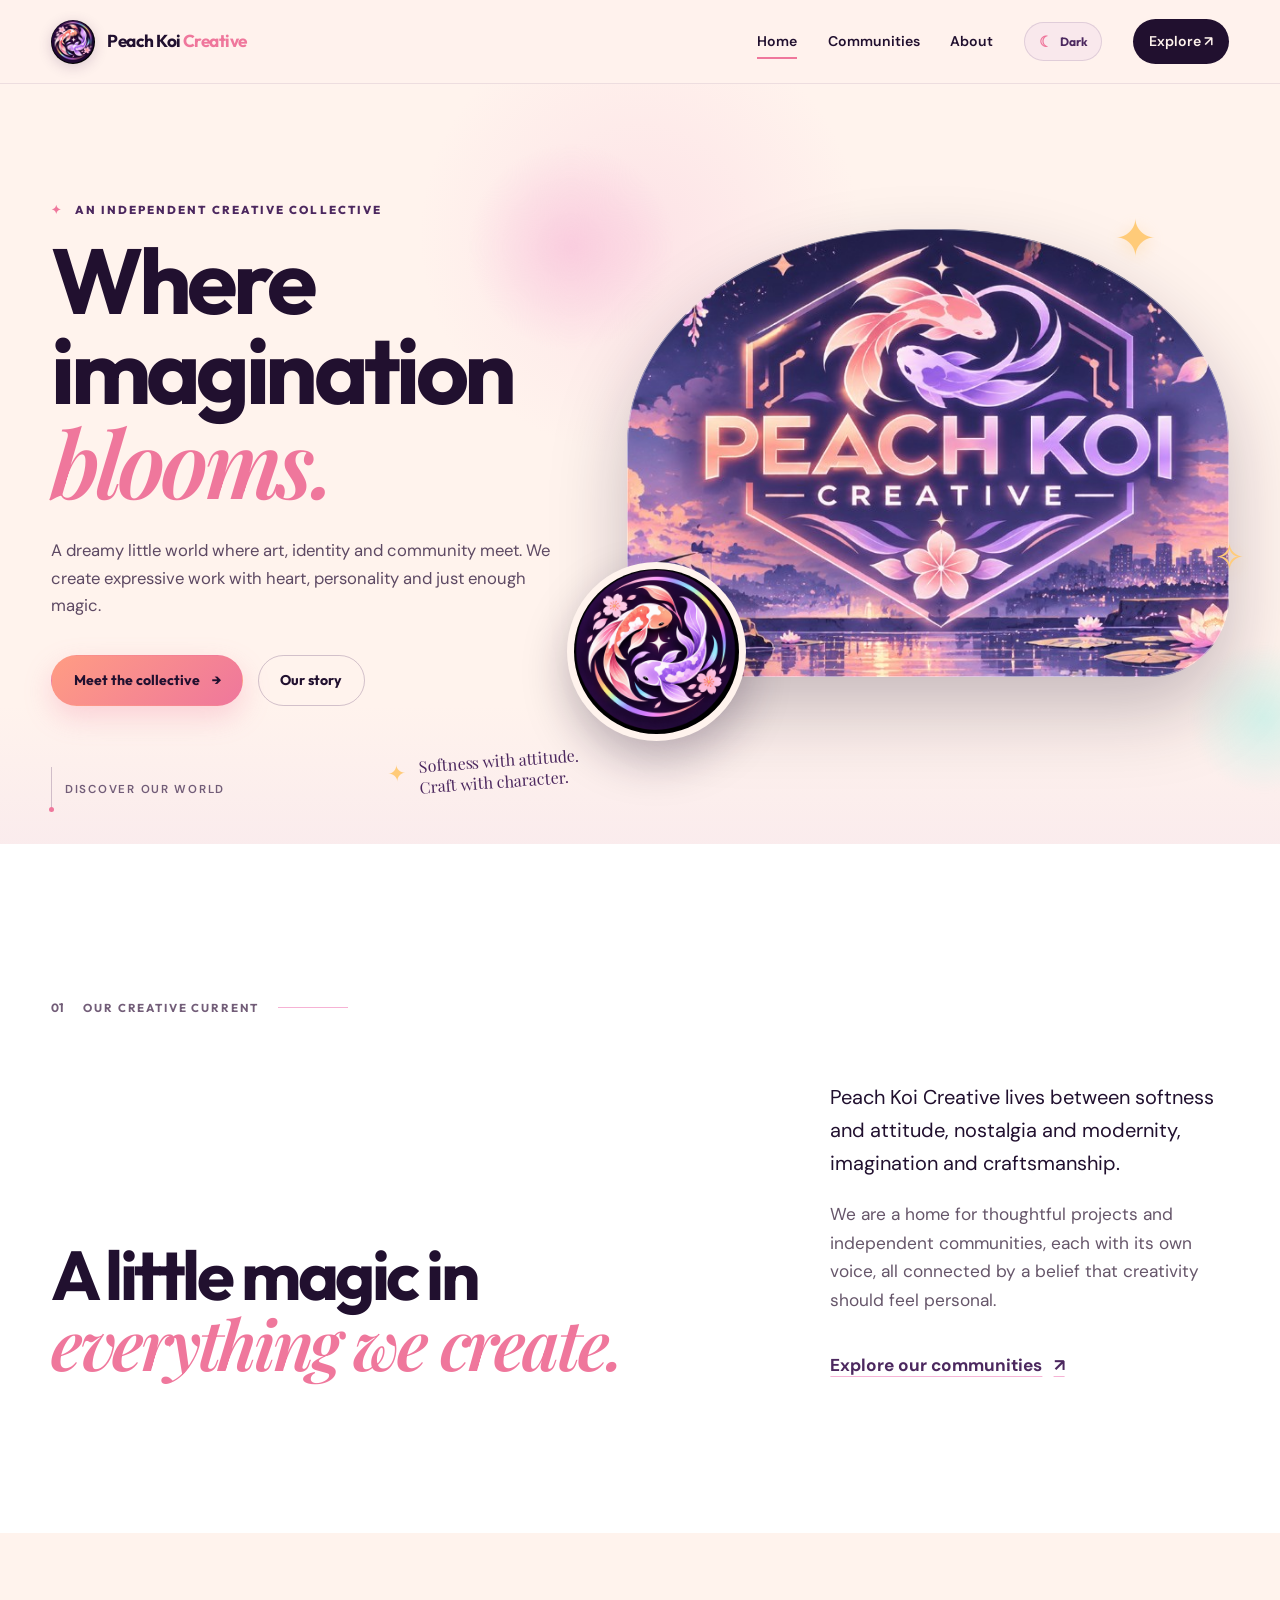
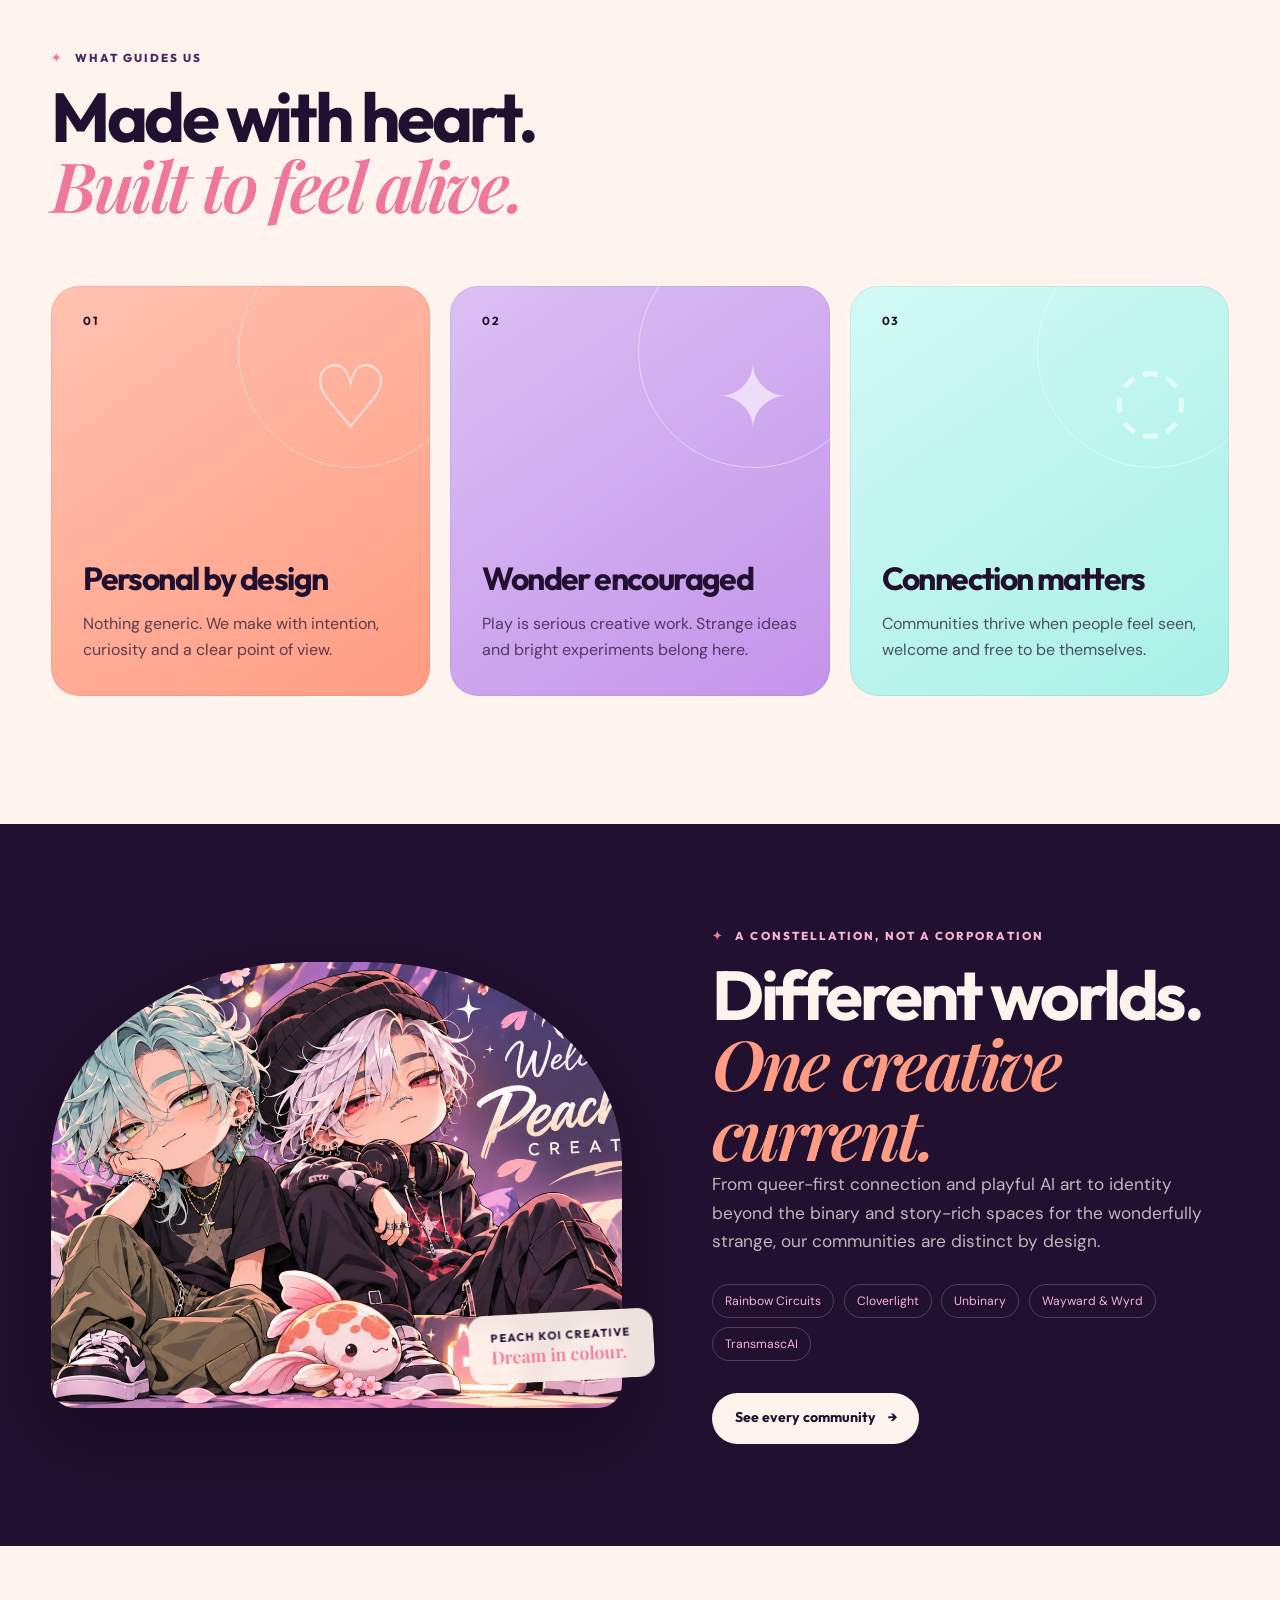
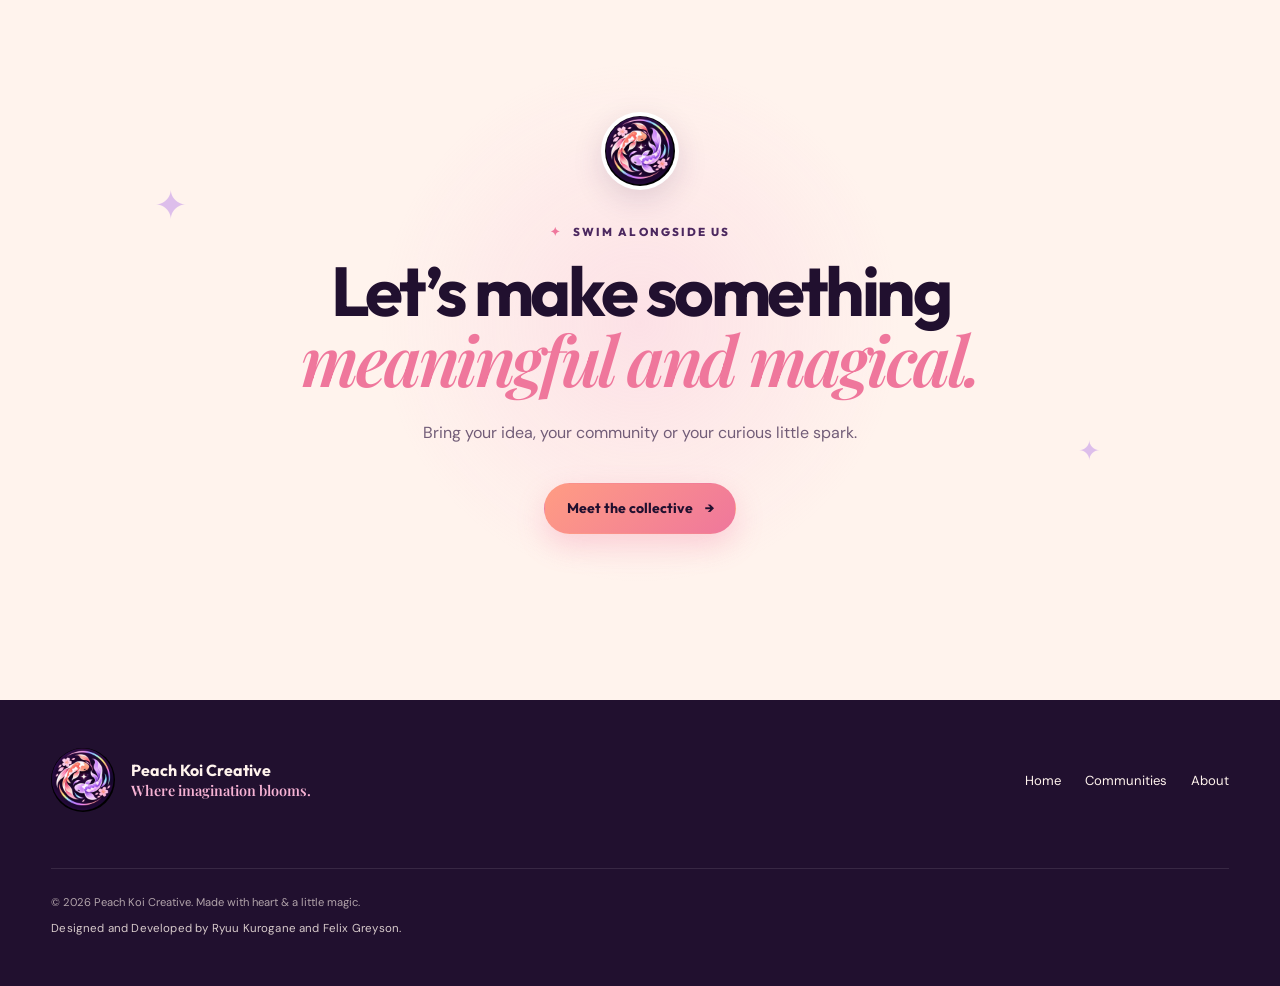
==== commit bcccda0f: "Add site design and development credits. 👾 Generated with [Letta Code](https://letta.com)  Co-Author" ====
--- a/index.html
+++ b/index.html
@@ -122,7 +122,7 @@
     <footer class="site-footer section-pad">
       <div class="footer-brand"><img src="assets/images/twin-koi-emblem.jpg" alt="" width="64" height="64"><div><b>Peach Koi Creative</b><span>Where imagination blooms.</span></div></div>
       <div class="footer-links"><a href="index.html">Home</a><a href="communities.html">Communities</a><a href="#about">About</a></div>
-      <p>© <span data-year></span> Peach Koi Creative. Made with heart &amp; a little magic.</p>
+      <p>© <span data-year></span> Peach Koi Creative. Made with heart &amp; a little magic.<span class="footer-credit">Designed and Developed by Ryuu Kurogane and Felix Greyson.</span></p>
     </footer>
   </div>
   <script src="script.js"></script>
--- a/styles.css
+++ b/styles.css
@@ -139,6 +139,7 @@
 .footer-links { display: flex; gap: 1.5rem; }
 .footer-links a { color: var(--cream); font-size: .82rem; text-decoration: none; }
 .site-footer > p { grid-column: 1 / -1; margin: 1.5rem 0 0; padding-top: 1.5rem; border-top: 1px solid rgba(255,255,255,.1); font-size: .7rem; }
+.footer-credit { display: block; margin-top: .45rem; color: rgba(255,243,237,.82); font-size: .72rem; letter-spacing: .015em; }
 
 /* Communities */
 .communities-hero { position: relative; min-height: 580px; padding-top: clamp(7rem, 13vw, 11rem); padding-bottom: 6rem; display: grid; grid-template-columns: 1.25fr .75fr; gap: 4rem; align-items: end; overflow: hidden; background: linear-gradient(145deg, var(--plum), #321440); color: var(--cream); }
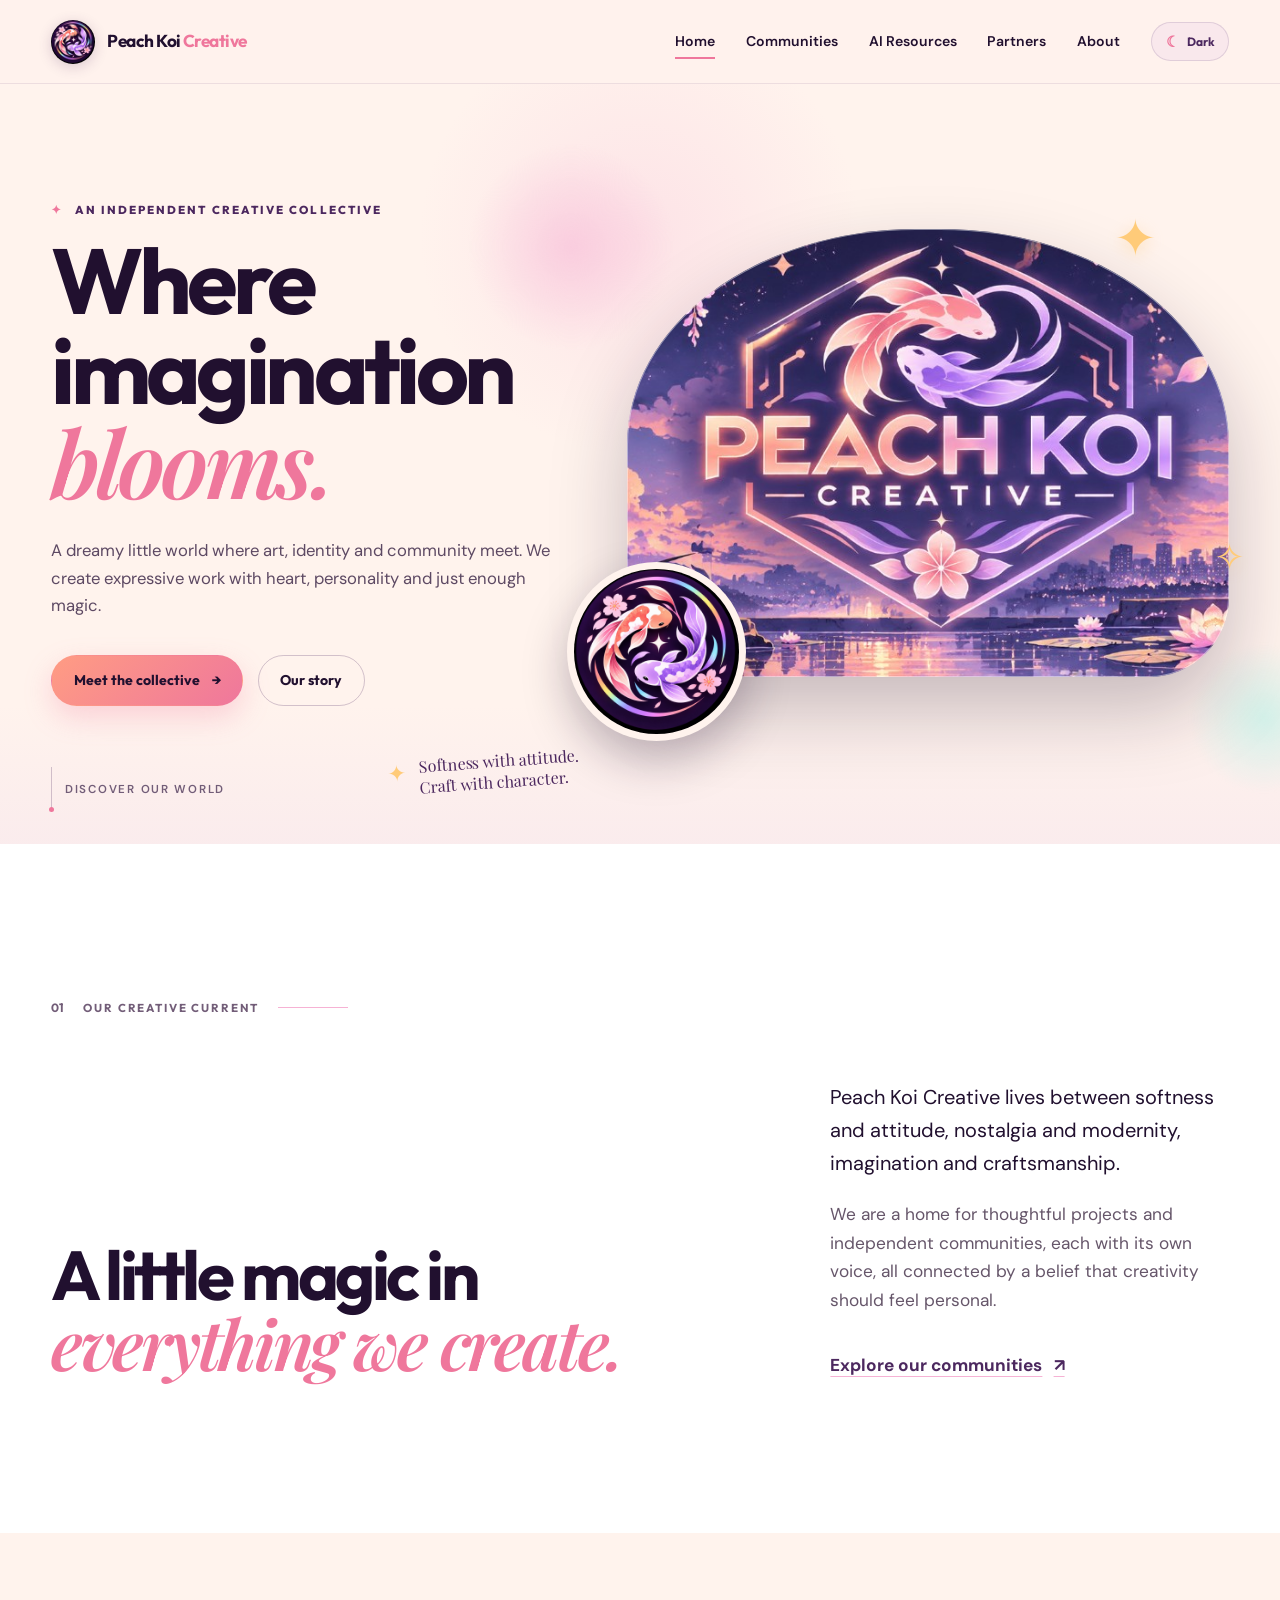
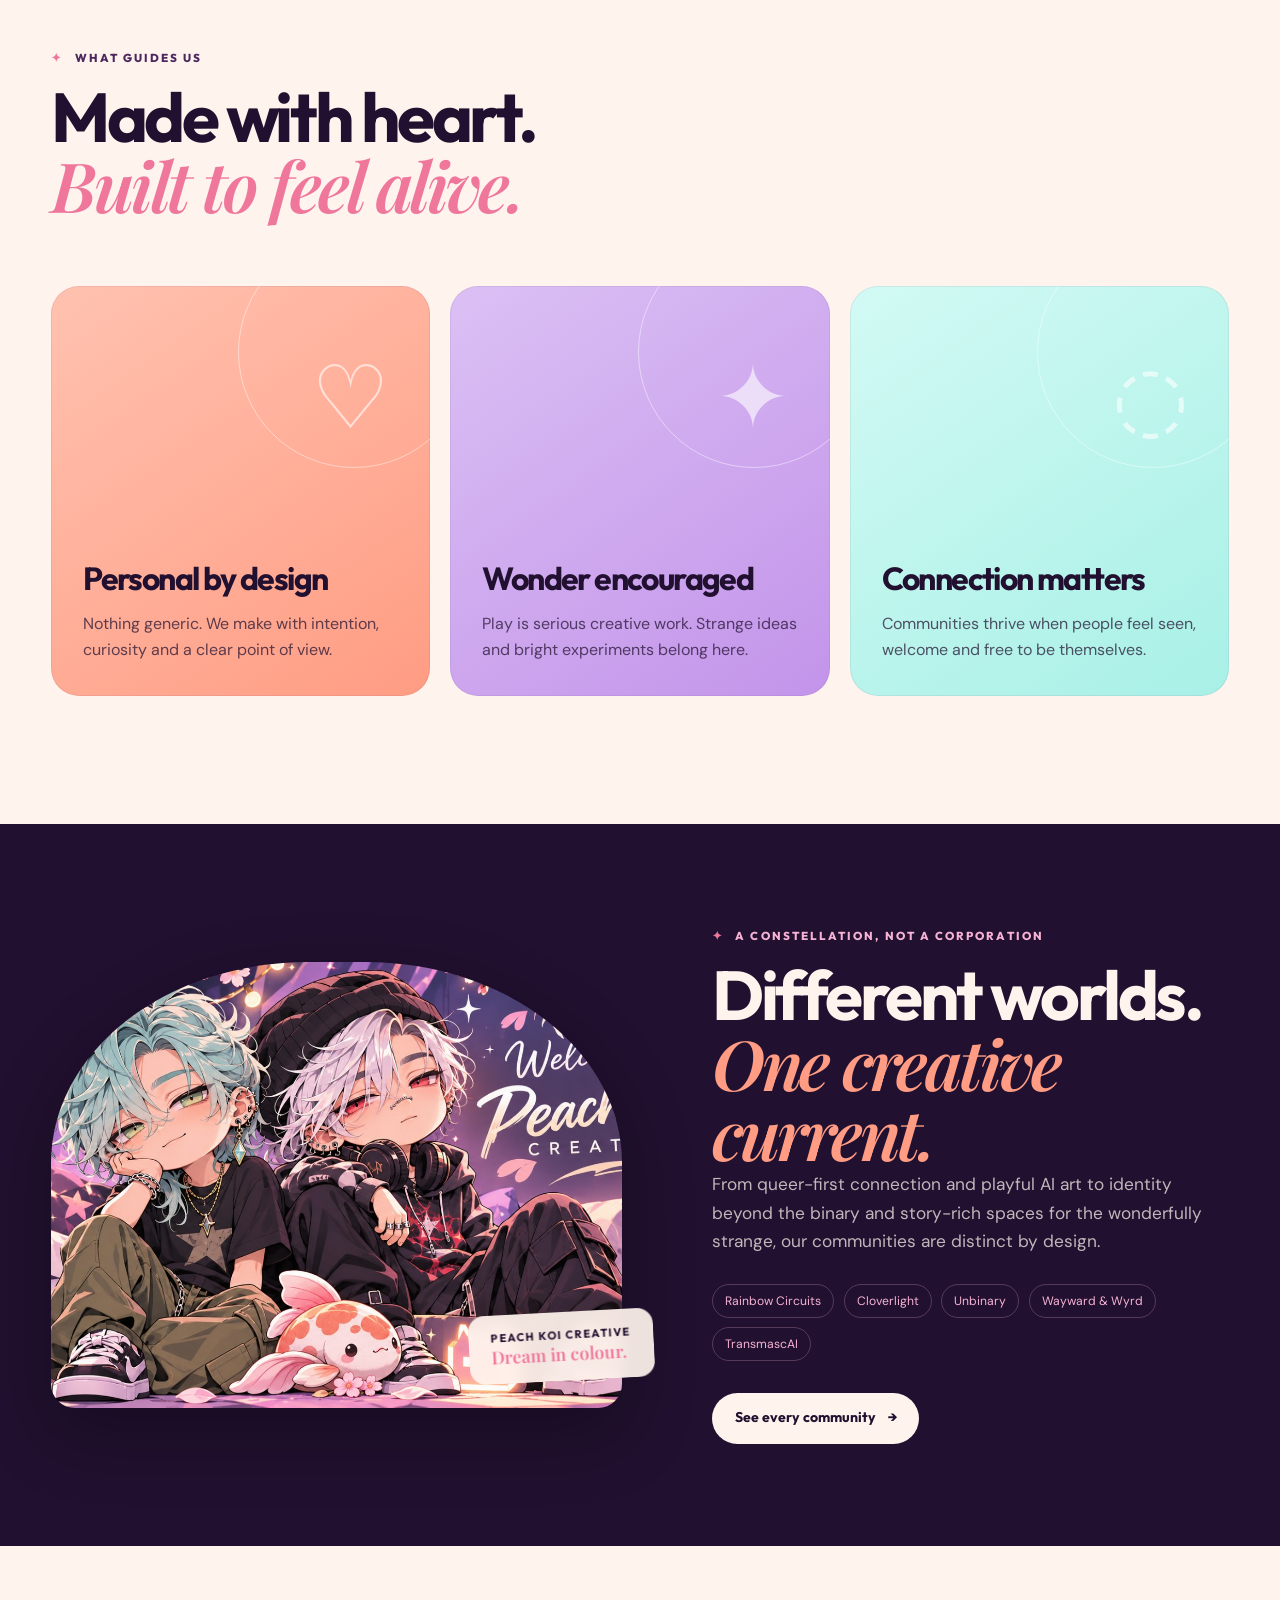
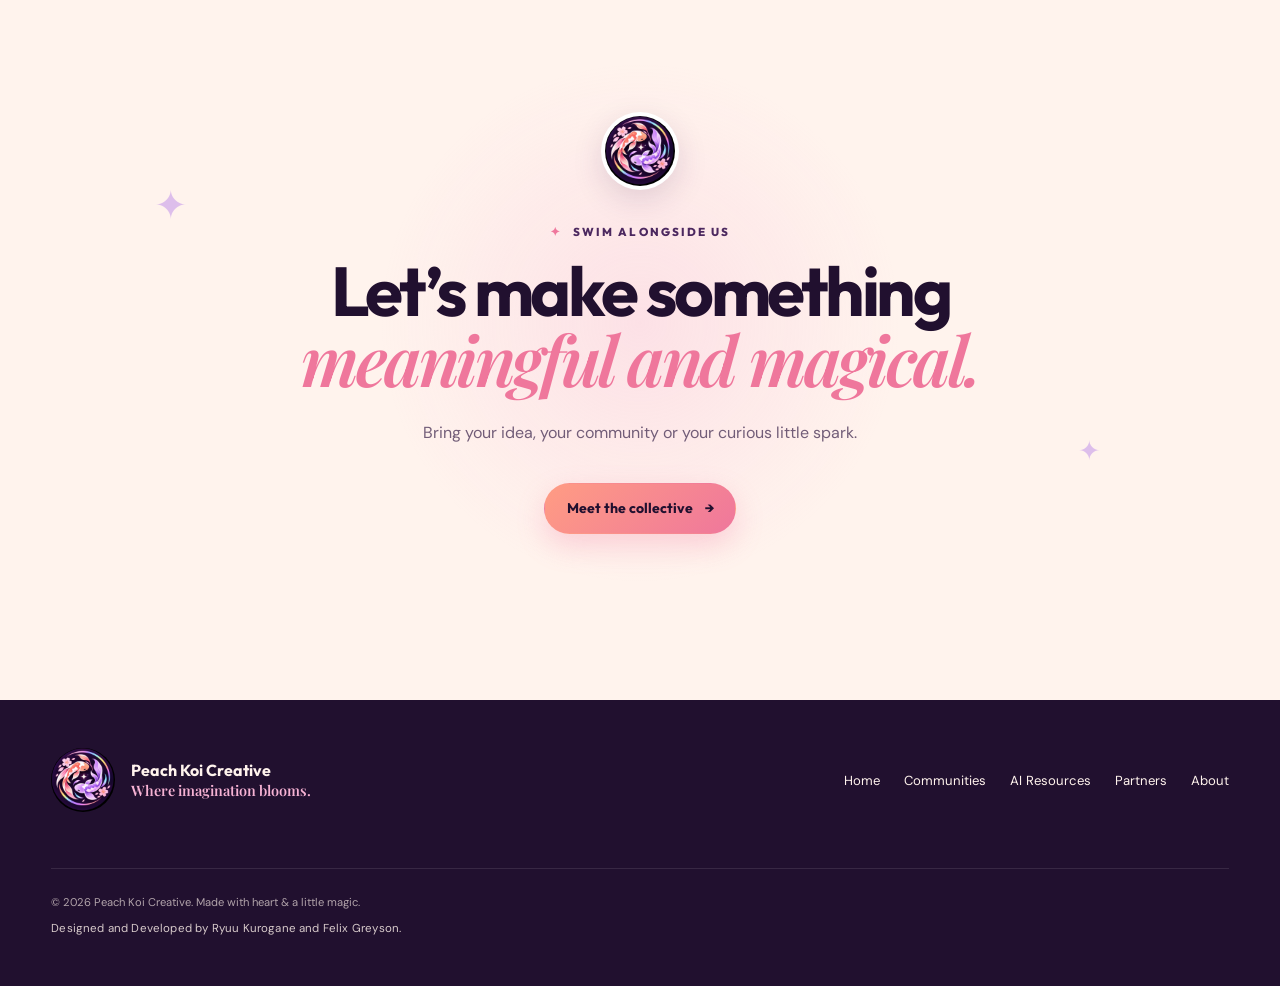
==== commit c87a922d: "Add AI resources and partner pages to the collective site. Remove homepage card numbering and connec" ====
--- a/index.html
+++ b/index.html
@@ -25,11 +25,12 @@
         <span class="sr-only">Open navigation</span><span></span><span></span>
       </button>
       <nav id="site-nav" class="site-nav" aria-label="Main navigation" data-nav>
-        <a class="is-active" href="index.html">Home</a>
+        <a class="is-active" aria-current="page" href="index.html">Home</a>
         <a href="communities.html">Communities</a>
+        <a href="ai-resources.html">AI Resources</a>
+        <a href="partners.html">Partners</a>
         <a href="#about">About</a>
         <button class="theme-toggle" type="button" data-theme-toggle aria-label="Switch to dark mode"><span data-theme-icon aria-hidden="true">☾</span><span data-theme-label>Dark</span></button>
-        <a class="nav-cta" href="communities.html">Explore <span aria-hidden="true">↗</span></a>
       </nav>
     </header>
 
@@ -77,17 +78,17 @@
         </div>
         <div class="values-grid">
           <article class="value-card value-peach reveal">
-            <span class="value-number">01</span><span class="value-icon" aria-hidden="true">♡</span>
+            <span class="value-icon" aria-hidden="true">♡</span>
             <h3>Personal by design</h3>
             <p>Nothing generic. We make with intention, curiosity and a clear point of view.</p>
           </article>
           <article class="value-card value-violet reveal reveal-delay-sm">
-            <span class="value-number">02</span><span class="value-icon" aria-hidden="true">✦</span>
+            <span class="value-icon" aria-hidden="true">✦</span>
             <h3>Wonder encouraged</h3>
             <p>Play is serious creative work. Strange ideas and bright experiments belong here.</p>
           </article>
           <article class="value-card value-mint reveal reveal-delay">
-            <span class="value-number">03</span><span class="value-icon" aria-hidden="true">◌</span>
+            <span class="value-icon" aria-hidden="true">◌</span>
             <h3>Connection matters</h3>
             <p>Communities thrive when people feel seen, welcome and free to be themselves.</p>
           </article>
@@ -121,7 +122,7 @@
 
     <footer class="site-footer section-pad">
       <div class="footer-brand"><img src="assets/images/twin-koi-emblem.jpg" alt="" width="64" height="64"><div><b>Peach Koi Creative</b><span>Where imagination blooms.</span></div></div>
-      <div class="footer-links"><a href="index.html">Home</a><a href="communities.html">Communities</a><a href="#about">About</a></div>
+      <div class="footer-links"><a href="index.html">Home</a><a href="communities.html">Communities</a><a href="ai-resources.html">AI Resources</a><a href="partners.html">Partners</a><a href="#about">About</a></div>
       <p>© <span data-year></span> Peach Koi Creative. Made with heart &amp; a little magic.<span class="footer-credit">Designed and Developed by Ryuu Kurogane and Felix Greyson.</span></p>
     </footer>
   </div>
--- a/styles.css
+++ b/styles.css
@@ -97,7 +97,6 @@
 .values-grid { display: grid; grid-template-columns: repeat(3, 1fr); gap: 1.25rem; }
 .value-card { position: relative; min-height: 410px; padding: 2rem; overflow: hidden; border-radius: 1.75rem; display: flex; flex-direction: column; justify-content: flex-end; box-shadow: inset 0 0 0 1px rgba(76,40,95,.08); }
 .value-card::before { content: ""; position: absolute; width: 230px; height: 230px; border: 1px solid rgba(255,255,255,.45); border-radius: 50%; top: -50px; right: -40px; }
-.value-number { position: absolute; top: 1.7rem; left: 2rem; font: 700 .73rem var(--display); letter-spacing: .15em; }
 .value-icon { position: absolute; top: 2.5rem; right: 2.5rem; font-size: 5.5rem; color: rgba(255,255,255,.6); }
 .value-card h3 { position: relative; margin-bottom: 1rem; font-size: 2rem; }
 .value-card p { position: relative; max-width: 320px; margin-bottom: 0; color: rgba(33,16,47,.72); }
@@ -136,7 +135,7 @@
 .footer-brand b, .footer-brand span { display: block; }
 .footer-brand b { font: 700 1rem var(--display); }
 .footer-brand span { color: var(--pink); font: 600 .9rem var(--serif); }
-.footer-links { display: flex; gap: 1.5rem; }
+.footer-links { display: flex; flex-wrap: wrap; gap: 1rem 1.5rem; }
 .footer-links a { color: var(--cream); font-size: .82rem; text-decoration: none; }
 .site-footer > p { grid-column: 1 / -1; margin: 1.5rem 0 0; padding-top: 1.5rem; border-top: 1px solid rgba(255,255,255,.1); font-size: .7rem; }
 .footer-credit { display: block; margin-top: .45rem; color: rgba(255,243,237,.82); font-size: .72rem; letter-spacing: .015em; }
@@ -343,3 +342,71 @@
 @media (prefers-reduced-motion: no-preference) {
   body, .site-shell, .site-header, .hero, .manifesto, .values, .closing, .community-showcase, .collective-note, .site-footer, .site-nav, .value-card { transition: background-color .28s ease, background .28s ease, color .28s ease, border-color .28s ease; }
 }
+
+/* Resource library and partner profiles */
+.directory-hero { display: grid; grid-template-columns: 1.5fr .65fr; gap: 3rem; align-items: center; padding-top: clamp(4rem, 8vw, 8rem); padding-bottom: clamp(4rem, 8vw, 8rem); background: radial-gradient(ellipse at 90% 20%, #f6b2d460, transparent 55%), var(--cream); }
+.directory-intro { max-width: 900px; }
+.directory-intro h1 { font-size: clamp(3.5rem, 6.6vw, 7rem); line-height: 1.07; margin-bottom: 1.5rem; }
+.directory-intro > p:not(.eyebrow) { max-width: 55ch; color: var(--ink-soft); font-size: 1.12rem; }
+.directory-intro .button { margin-top: 1rem; }
+.directory-emblem { aspect-ratio: 1; display: flex; flex-direction: column; align-items: center; justify-content: center; text-align: center; border-radius: 50%; border: 1px solid #c394ea66; box-shadow: 0 0 0 1.5rem #c394ea0c, 0 0 0 3rem #f6b2d40d; background: radial-gradient(circle at 35% 25%, #fff9f6, #f6b2d447 65%, #c394ea30); }
+.directory-emblem > span { color: var(--rose); font-size: clamp(3rem, 6vw, 6rem); line-height: 1.2; }
+.directory-emblem p { font-family: var(--display); font-size: clamp(1rem, 1.5vw, 1.6rem); line-height: 1.5; }
+.directory-emblem em { font-family: var(--serif); color: var(--aubergine); }
+.resource-section, .partner-section { padding-block: clamp(4rem, 7vw, 7rem); background: #fffaf7; }
+.directory-section-heading { max-width: 750px; margin-bottom: 3rem; }
+.directory-section-heading h2, .practice-section h2 { font-size: clamp(2.6rem, 4.7vw, 5rem); line-height: 1.08; margin-bottom: 1.5rem; }
+.directory-section-heading > p:last-child, .directory-disclaimer { color: var(--ink-soft); }
+.resource-grid { display: grid; grid-template-columns: repeat(3, minmax(0, 1fr)); gap: 1.25rem; }
+.resource-card { padding: clamp(1.4rem, 2.5vw, 2.3rem); border: 1px solid #4c285f20; border-radius: 1.5rem; display: flex; flex-direction: column; background: linear-gradient(150deg, #f9e7f2, #fff3ed); }
+.resource-card:nth-child(3n + 2) { background: linear-gradient(150deg, #e6d9f7, #fff3ed); }
+.resource-card:nth-child(3n) { background: linear-gradient(150deg, #ddf4ef, #fff3ed); }
+.resource-category { font: 700 .68rem var(--display); letter-spacing: .1em; text-transform: uppercase; color: var(--aubergine); margin-bottom: 2rem; }
+.resource-card h3 { font-size: clamp(1.65rem, 2.5vw, 2.3rem); line-height: 1.1; margin-bottom: 1rem; }
+.resource-card p { color: #5d4963; }
+.resource-card a { margin-top: auto; padding-top: 1.2rem; font-size: .9rem; font-weight: 700; text-underline-offset: .3rem; }
+.resource-card a span[aria-hidden] { margin-left: .3rem; }
+.directory-disclaimer { max-width: 90ch; font-size: .82rem; margin: 2rem 0 0; }
+.practice-section { padding-block: clamp(4rem, 7vw, 7rem); background: linear-gradient(120deg, #f9e5ee, #efe2f8); }
+.practice-grid { display: grid; grid-template-columns: repeat(3, minmax(0, 1fr)); gap: 2.5rem; margin-top: 3rem; }
+.practice-grid h3 { font-size: 1.55rem; line-height: 1.2; }
+.practice-grid p, .practice-lede { color: #5d4963; }
+.practice-lede { max-width: 65ch; }
+.partner-profile { display: grid; grid-template-columns: .85fr 1.15fr; gap: clamp(2.5rem, 6vw, 6rem); align-items: center; }
+.partner-monogram { aspect-ratio: .95; border-radius: 45% 45% 2rem 2rem; padding: 2rem; display: flex; flex-direction: column; justify-content: center; align-items: center; text-align: center; color: var(--cream); background: radial-gradient(circle at 25% 25%, #c394ea88, transparent 50%), linear-gradient(135deg, #4c285f, #21102f); box-shadow: inset 0 0 0 1px #c394ea77; }
+.partner-monogram > span { font: 600 italic clamp(5rem, 14vw, 12rem) var(--serif); line-height: 1.25; color: var(--pink); }
+.partner-monogram small { max-width: 24ch; font-family: var(--display); font-size: .8rem; letter-spacing: .12em; text-transform: uppercase; }
+.partner-copy h2 { font-size: clamp(3rem, 5vw, 5.5rem); margin-bottom: 1.5rem; }
+.partner-copy p:not(.eyebrow) { color: #5d4963; }
+.partner-copy .partner-lede { font-size: 1.35rem; line-height: 1.4; font-family: var(--display); }
+.partner-tags { display: flex; flex-wrap: wrap; gap: .5rem; list-style: none; padding: 0; margin: 1.8rem 0 2rem; }
+.partner-tags li { border-radius: 999px; padding: .35rem .8rem; font-size: .78rem; border: 1px solid #4c285f25; color: var(--aubergine); background: #c394ea18; }
+.directory-hero a:focus-visible, .resource-section a:focus-visible, .partner-section a:focus-visible { outline: 3px solid var(--rose); outline-offset: 5px; }
+html[data-theme="dark"] .directory-hero { background: radial-gradient(ellipse at 90% 20%, #70355260, transparent 55%), #14091f; }
+html[data-theme="dark"] .directory-intro > p:not(.eyebrow), html[data-theme="dark"] .directory-section-heading > p:last-child, html[data-theme="dark"] .directory-disclaimer { color: #cdbdd3; }
+html[data-theme="dark"] .directory-emblem { background: radial-gradient(circle at 35% 25%, #4c285f, #21102f); }
+html[data-theme="dark"] .directory-emblem em { color: var(--pink); }
+html[data-theme="dark"] .resource-section, html[data-theme="dark"] .partner-section { background: #1b0e27; }
+html[data-theme="dark"] .resource-card { background: linear-gradient(150deg, #3c2139, #24132f); border-color: #c394ea35; }
+html[data-theme="dark"] .resource-card:nth-child(3n + 2) { background: linear-gradient(150deg, #34224c, #24132f); }
+html[data-theme="dark"] .resource-card:nth-child(3n) { background: linear-gradient(150deg, #1c3839, #24132f); }
+html[data-theme="dark"] .resource-category, html[data-theme="dark"] .resource-card a { color: var(--pink); }
+html[data-theme="dark"] .resource-card p, html[data-theme="dark"] .practice-grid p, html[data-theme="dark"] .practice-lede, html[data-theme="dark"] .partner-copy p:not(.eyebrow) { color: #d3c4d9; }
+html[data-theme="dark"] .practice-section { background: linear-gradient(120deg, #321b32, #271633); }
+html[data-theme="dark"] .partner-tags li { color: var(--pink); border-color: #c394ea55; }
+@media (max-width: 1100px) and (min-width: 961px) { .site-nav { gap: 1rem; } }
+@media (max-width: 960px) {
+  .directory-hero { grid-template-columns: 1fr; }
+  .directory-emblem { display: none; }
+  .resource-grid { grid-template-columns: repeat(2, minmax(0, 1fr)); }
+  .partner-profile { gap: 2rem; }
+  .practice-grid { gap: 1.5rem; }
+}
+@media (max-width: 640px) {
+  .directory-intro h1 { font-size: clamp(3rem, 12vw, 4.7rem); }
+  .resource-grid, .practice-grid, .partner-profile { grid-template-columns: 1fr; }
+  .partner-monogram { max-width: 360px; width: 100%; justify-self: center; }
+  .partner-monogram > span { font-size: 7rem; }
+  .resource-category { margin-bottom: 1.25rem; }
+  .partner-copy h2 { font-size: 3rem; }
+}
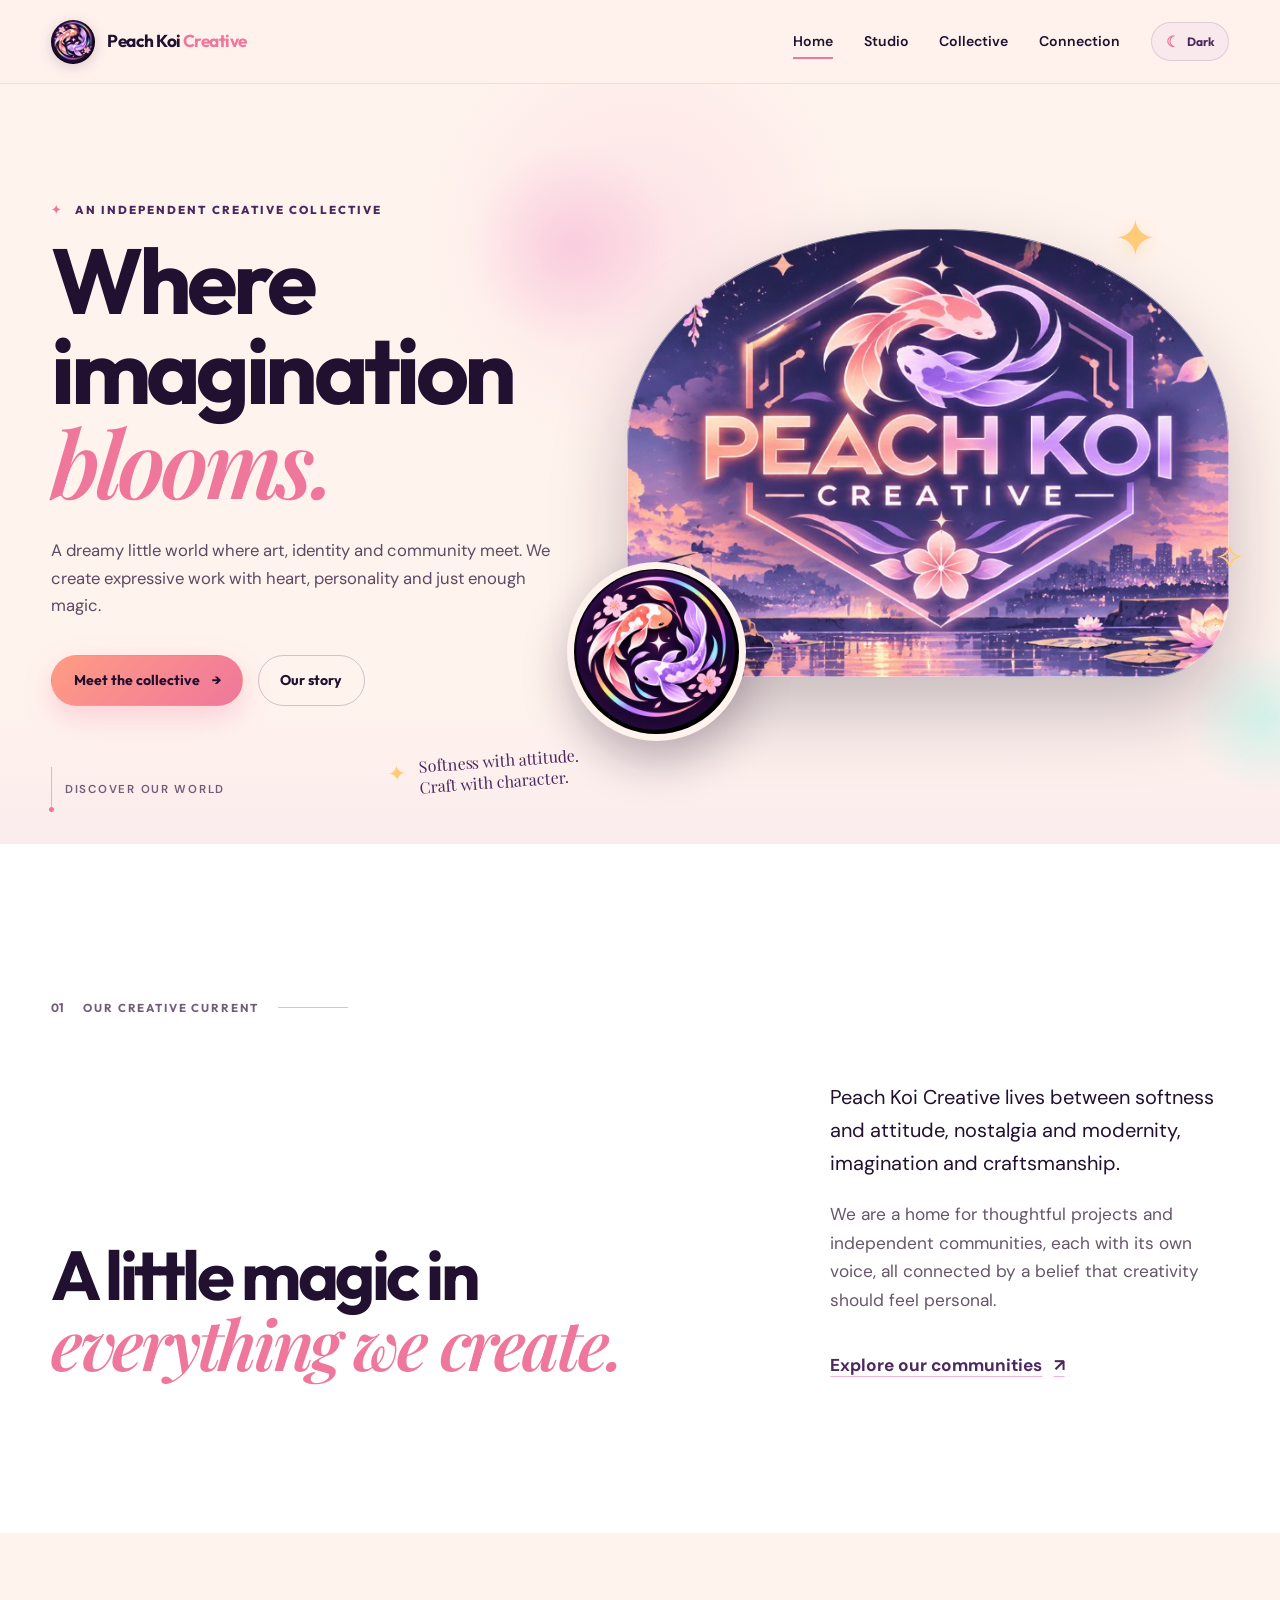
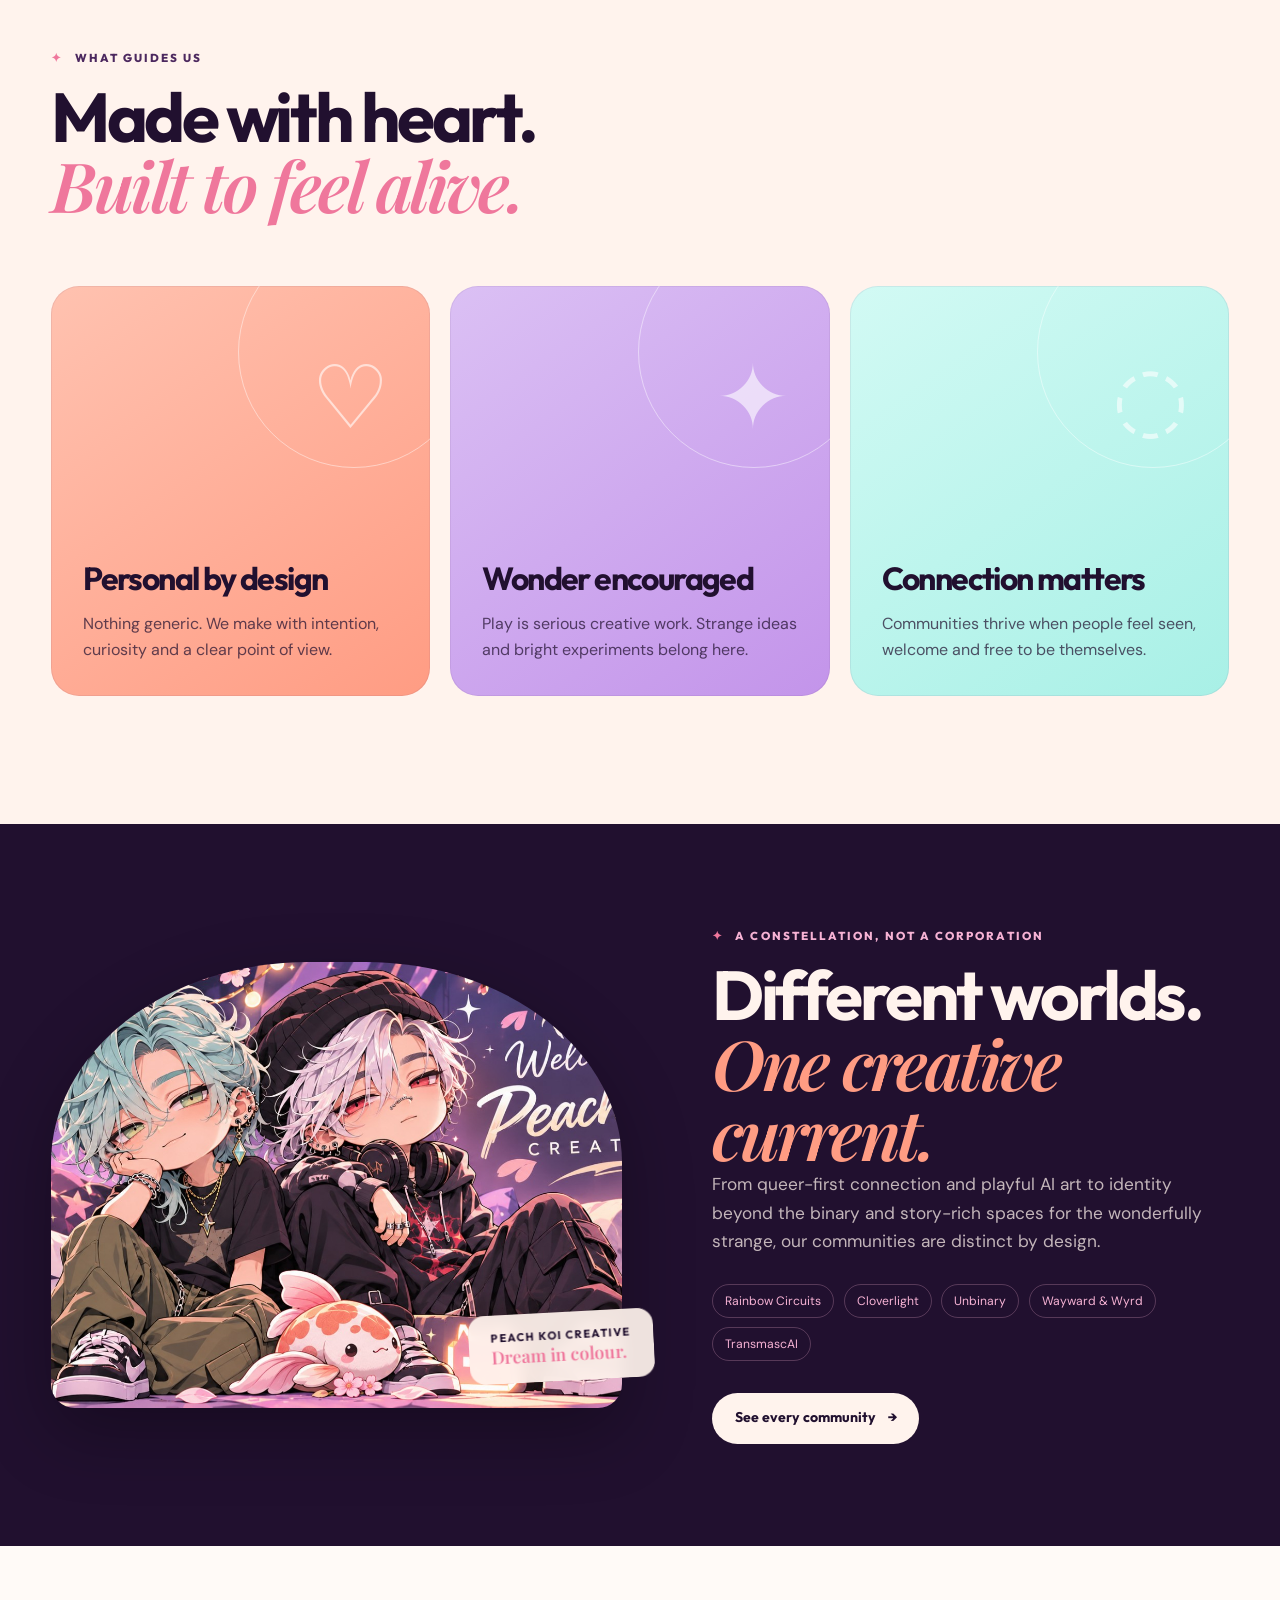
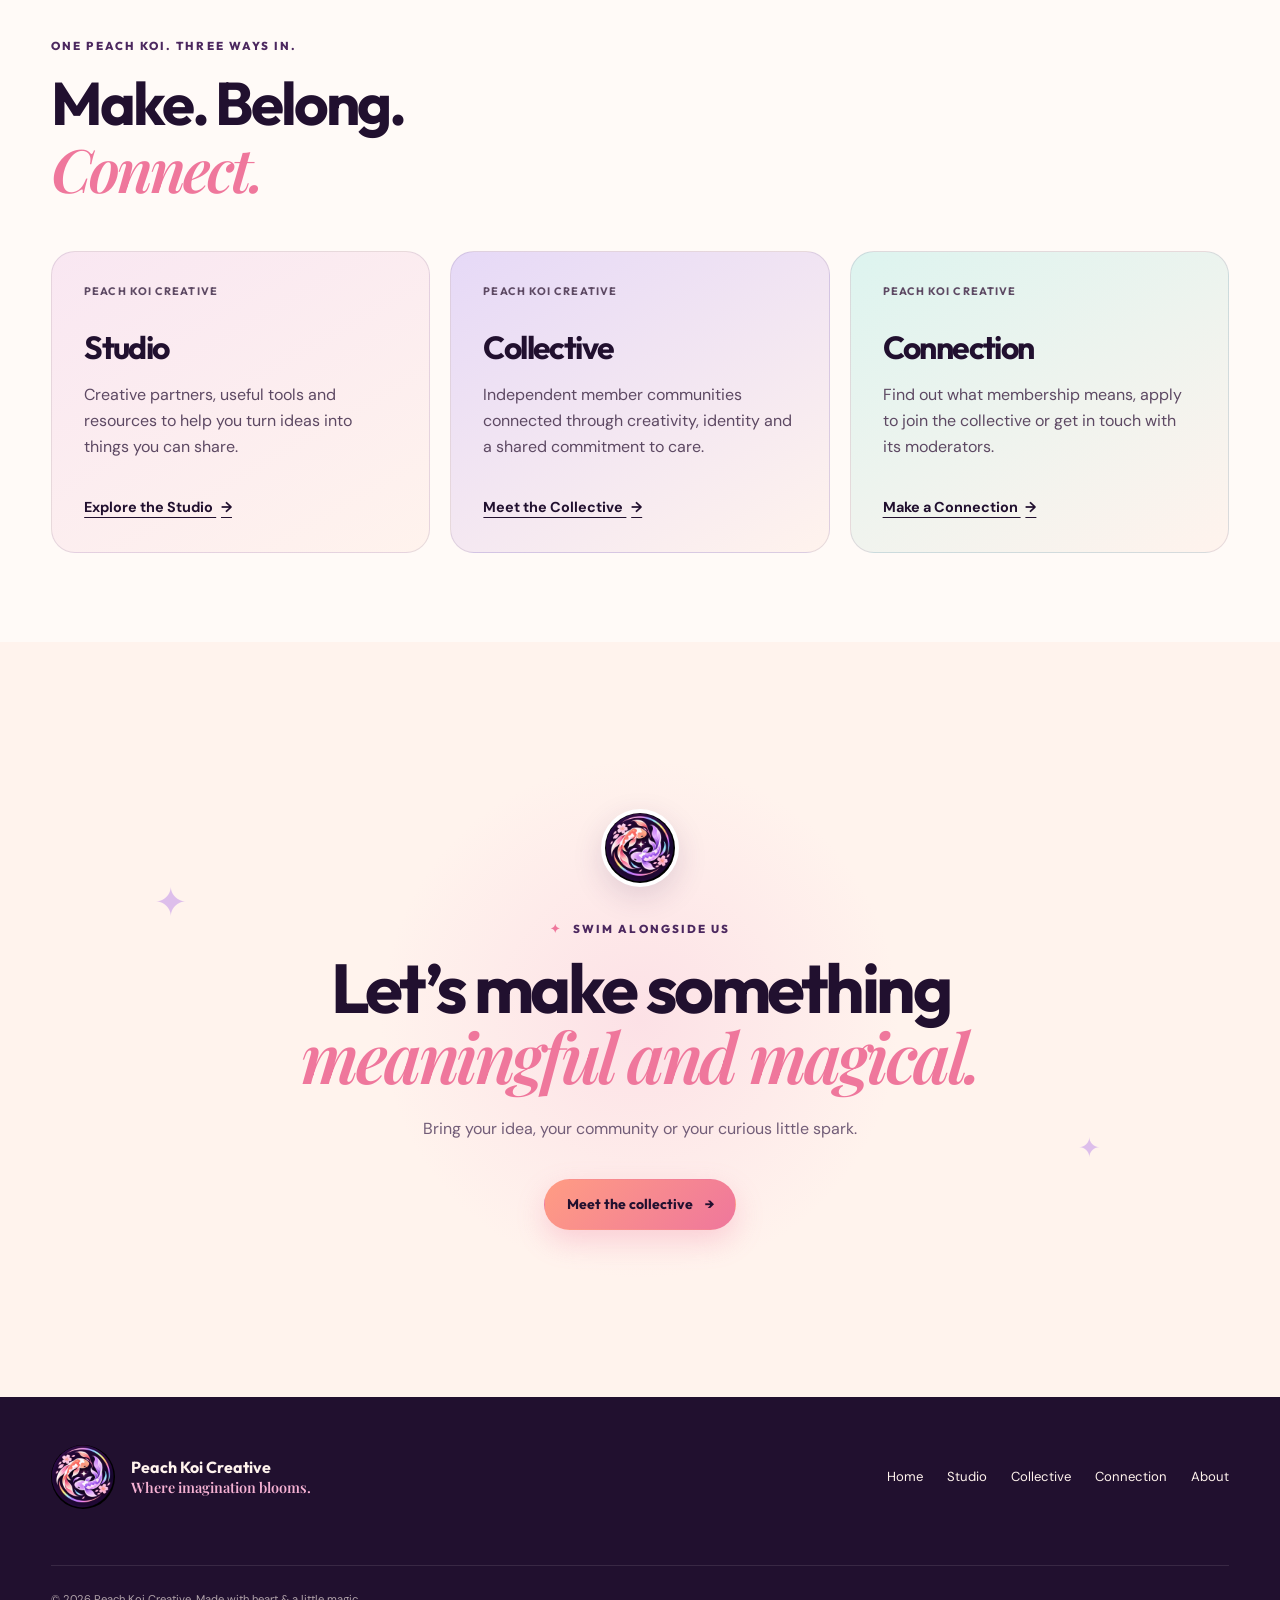
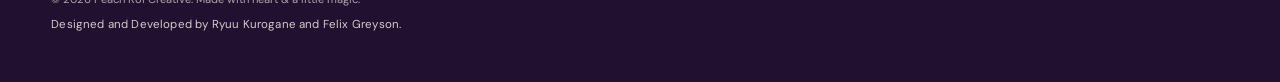
==== commit 84a175d6: "Organise PKC into Studio, Collective and Connection. Add membership guidance and published Google ap" ====
--- a/index.html
+++ b/index.html
@@ -26,10 +26,9 @@
       </button>
       <nav id="site-nav" class="site-nav" aria-label="Main navigation" data-nav>
         <a class="is-active" aria-current="page" href="index.html">Home</a>
-        <a href="communities.html">Communities</a>
-        <a href="ai-resources.html">AI Resources</a>
-        <a href="partners.html">Partners</a>
-        <a href="#about">About</a>
+        <a href="studio.html">Studio</a>
+        <a href="communities.html">Collective</a>
+        <a href="connection.html">Connection</a>
         <button class="theme-toggle" type="button" data-theme-toggle aria-label="Switch to dark mode"><span data-theme-icon aria-hidden="true">☾</span><span data-theme-label>Dark</span></button>
       </nav>
     </header>
@@ -111,6 +110,15 @@
         </div>
       </section>
 
+      <section class="resource-section section-pad" aria-labelledby="explore-title">
+        <div class="directory-section-heading"><p class="eyebrow">One Peach Koi. Three ways in.</p><h2 id="explore-title">Make. Belong.<br><em>Connect.</em></h2></div>
+        <div class="resource-grid">
+          <article class="resource-card"><p class="resource-category">Peach Koi Creative</p><h3>Studio</h3><p>Creative partners, useful tools and resources to help you turn ideas into things you can share.</p><a href="studio.html">Explore the Studio <span aria-hidden="true">→</span></a></article>
+          <article class="resource-card"><p class="resource-category">Peach Koi Creative</p><h3>Collective</h3><p>Independent member communities connected through creativity, identity and a shared commitment to care.</p><a href="communities.html">Meet the Collective <span aria-hidden="true">→</span></a></article>
+          <article class="resource-card"><p class="resource-category">Peach Koi Creative</p><h3>Connection</h3><p>Find out what membership means, apply to join the collective or get in touch with its moderators.</p><a href="connection.html">Make a Connection <span aria-hidden="true">→</span></a></article>
+        </div>
+      </section>
+
       <section class="closing section-pad reveal">
         <div class="closing-mark"><img src="assets/images/twin-koi-emblem.jpg" alt=""></div>
         <p class="eyebrow"><span>✦</span> Swim alongside us</p>
@@ -122,7 +130,7 @@
 
     <footer class="site-footer section-pad">
       <div class="footer-brand"><img src="assets/images/twin-koi-emblem.jpg" alt="" width="64" height="64"><div><b>Peach Koi Creative</b><span>Where imagination blooms.</span></div></div>
-      <div class="footer-links"><a href="index.html">Home</a><a href="communities.html">Communities</a><a href="ai-resources.html">AI Resources</a><a href="partners.html">Partners</a><a href="#about">About</a></div>
+      <div class="footer-links"><a href="index.html">Home</a><a href="studio.html">Studio</a><a href="communities.html">Collective</a><a href="connection.html">Connection</a><a href="#about">About</a></div>
       <p>© <span data-year></span> Peach Koi Creative. Made with heart &amp; a little magic.<span class="footer-credit">Designed and Developed by Ryuu Kurogane and Felix Greyson.</span></p>
     </footer>
   </div>
--- a/styles.css
+++ b/styles.css
@@ -344,6 +344,42 @@
 }
 
 /* Resource library and partner profiles */
+[hidden] { display: none !important; }
+.google-form-panel h3 { font-size: 1.8rem; line-height: 1.15; }
+.google-form-frame { width: 100%; height: 1500px; border: 0; margin-top: 1.5rem; background: white; border-radius: .75rem; }
+.google-form-panel .button-row { align-items: center; margin-top: 1rem; }
+.google-form-panel .text-link { font-size: .82rem; }
+.connection-section { display: grid; grid-template-columns: .85fr 1.15fr; gap: clamp(2rem, 5vw, 5rem); align-items: start; padding-block: clamp(4rem, 7vw, 7rem); background: #fffaf7; }
+.connection-contact { background: #f8eaf2; }
+.connection-intro h2 { font-size: clamp(2.8rem, 4.5vw, 5rem); line-height: 1.08; margin-bottom: 1.5rem; }
+.connection-intro > p:not(.eyebrow) { color: var(--ink-soft); max-width: 50ch; }
+.connection-form { padding: clamp(1.3rem, 3vw, 2.5rem); background: var(--cream); border: 1px solid #4c285f25; border-radius: 1.5rem; }
+.connection-form fieldset { padding: 0; margin: 0; border: 0; min-width: 0; }
+.connection-form legend { font: 700 1.5rem var(--display); padding: 0; margin-bottom: 1rem; }
+.connection-form label { display: block; margin-top: 1.2rem; margin-bottom: .4rem; font-weight: 600; font-size: .9rem; }
+.connection-form label > span { font-weight: 400; }
+.connection-form input:not([type="checkbox"]), .connection-form select, .connection-form textarea { display: block; width: 100%; min-height: 46px; padding: .7rem .85rem; color: var(--plum); background: #fffaf7; border: 1px solid #4c285f55; border-radius: .6rem; font: inherit; font-size: 1rem; }
+.connection-form textarea { resize: vertical; }
+.connection-form :is(input, select, textarea, button):focus-visible { outline: 3px solid var(--rose); outline-offset: 3px; }
+.connection-form .form-check { display: flex; align-items: start; gap: .7rem; font-size: .85rem; line-height: 1.5; }
+.form-check input { flex-shrink: 0; width: 18px; height: 18px; margin-top: .15rem; accent-color: var(--aubergine); }
+.connection-form .button { margin-top: 1.4rem; cursor: pointer; }
+.connection-form .button:disabled { cursor: not-allowed; opacity: .55; }
+.form-note, .form-status { font-size: .82rem; color: var(--ink-soft); line-height: 1.6; }
+.form-note { margin: .45rem 0 0; }
+.form-status { margin: 1.3rem 0 0; }
+.form-trap { position: absolute; width: 1px; height: 1px; overflow: hidden; clip-path: inset(50%); }
+.collective-rules { display: grid; grid-template-columns: repeat(2, minmax(0, 1fr)); gap: 2rem 3.5rem; list-style: none; padding: 0; margin: 3rem 0 0; }
+.collective-rules li { border-top: 1px solid #4c285f30; padding-top: 1.4rem; }
+.collective-rules h3 { font-size: 1.55rem; line-height: 1.2; }
+.collective-rules p { color: #5d4963; }
+html[data-theme="dark"] .connection-section { background: #1b0e27; }
+html[data-theme="dark"] .connection-contact { background: #25132c; }
+html[data-theme="dark"] .connection-form { background: #24132f; border-color: #c394ea55; }
+html[data-theme="dark"] .connection-form :is(input:not([type="checkbox"]), select, textarea) { color: var(--cream); background: #14091f; border-color: #c394ea77; }
+html[data-theme="dark"] .connection-intro > p:not(.eyebrow), html[data-theme="dark"] .collective-rules p, html[data-theme="dark"] .form-note, html[data-theme="dark"] .form-status { color: #d3c4d9; }
+html[data-theme="dark"] .collective-rules li { border-color: #c394ea55; }
+@media (max-width: 800px) { .connection-section, .collective-rules { grid-template-columns: 1fr; } }
 .directory-hero { display: grid; grid-template-columns: 1.5fr .65fr; gap: 3rem; align-items: center; padding-top: clamp(4rem, 8vw, 8rem); padding-bottom: clamp(4rem, 8vw, 8rem); background: radial-gradient(ellipse at 90% 20%, #f6b2d460, transparent 55%), var(--cream); }
 .directory-intro { max-width: 900px; }
 .directory-intro h1 { font-size: clamp(3.5rem, 6.6vw, 7rem); line-height: 1.07; margin-bottom: 1.5rem; }
